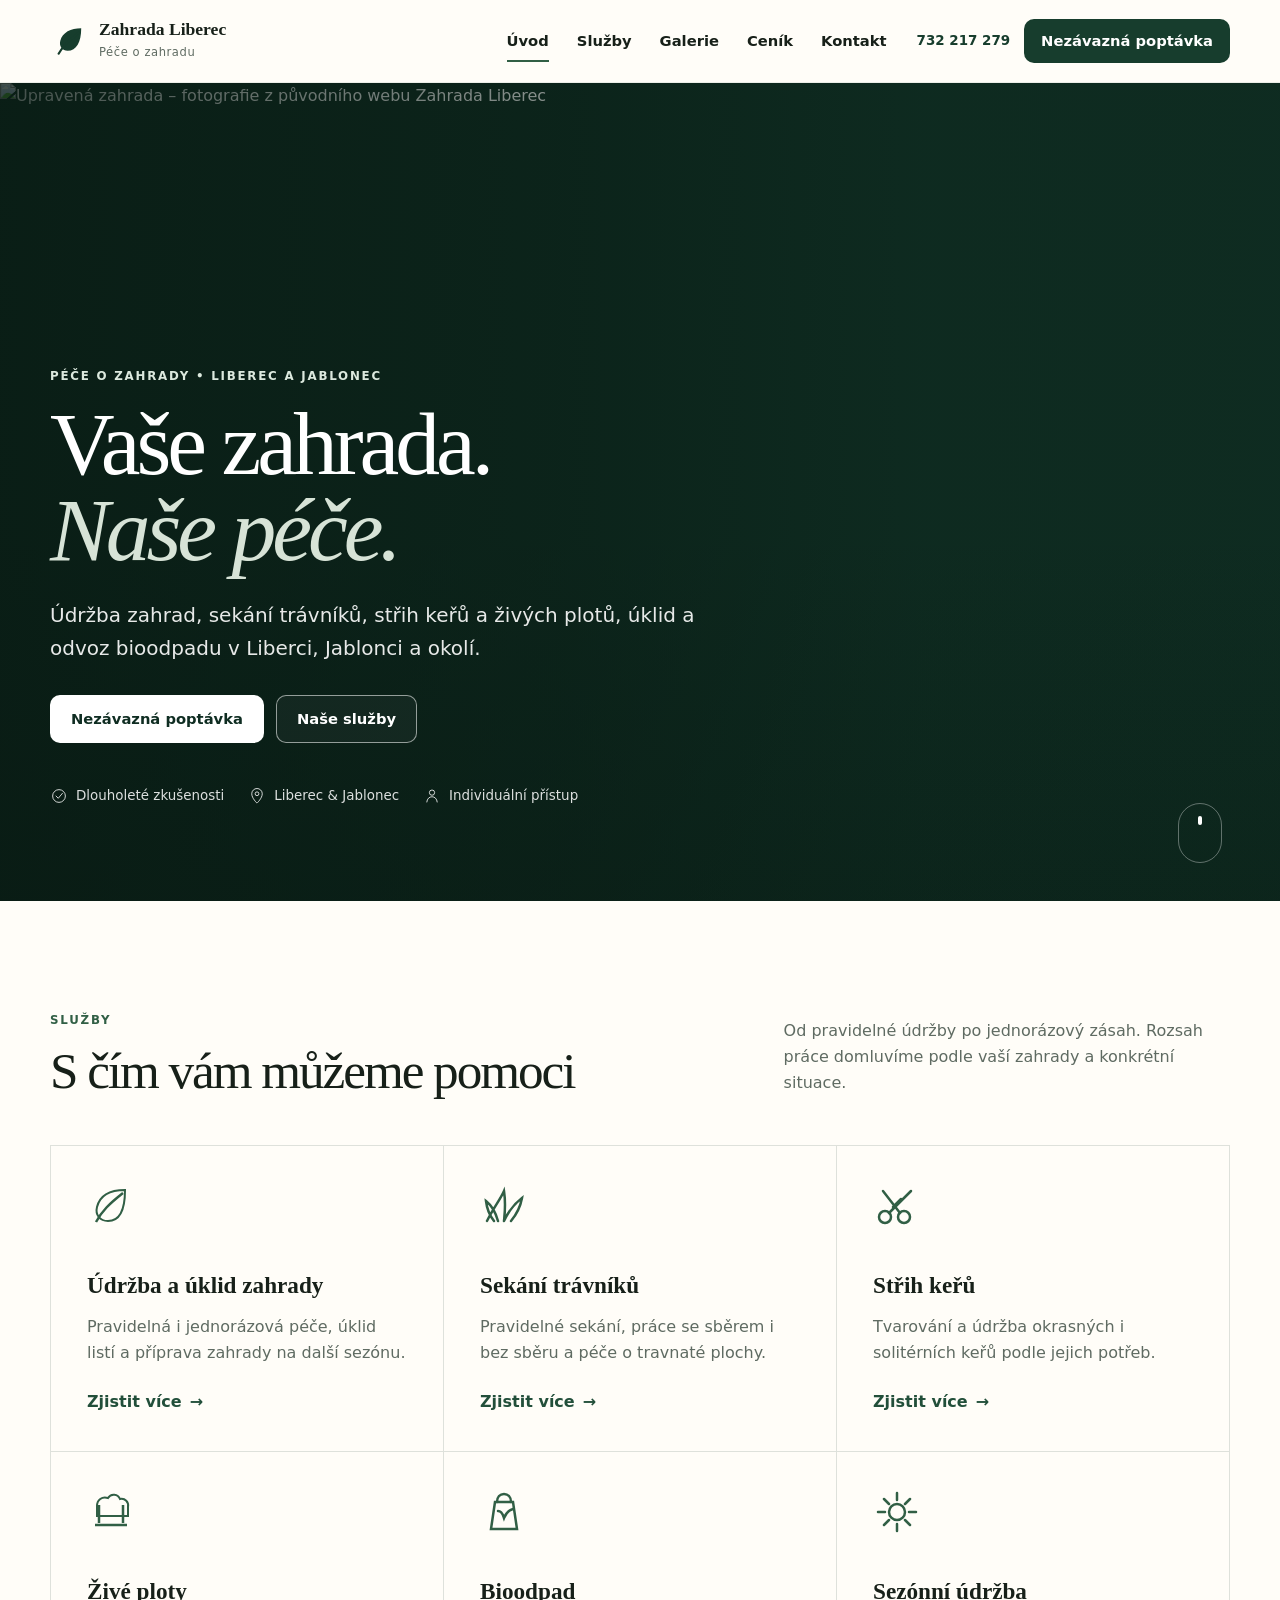
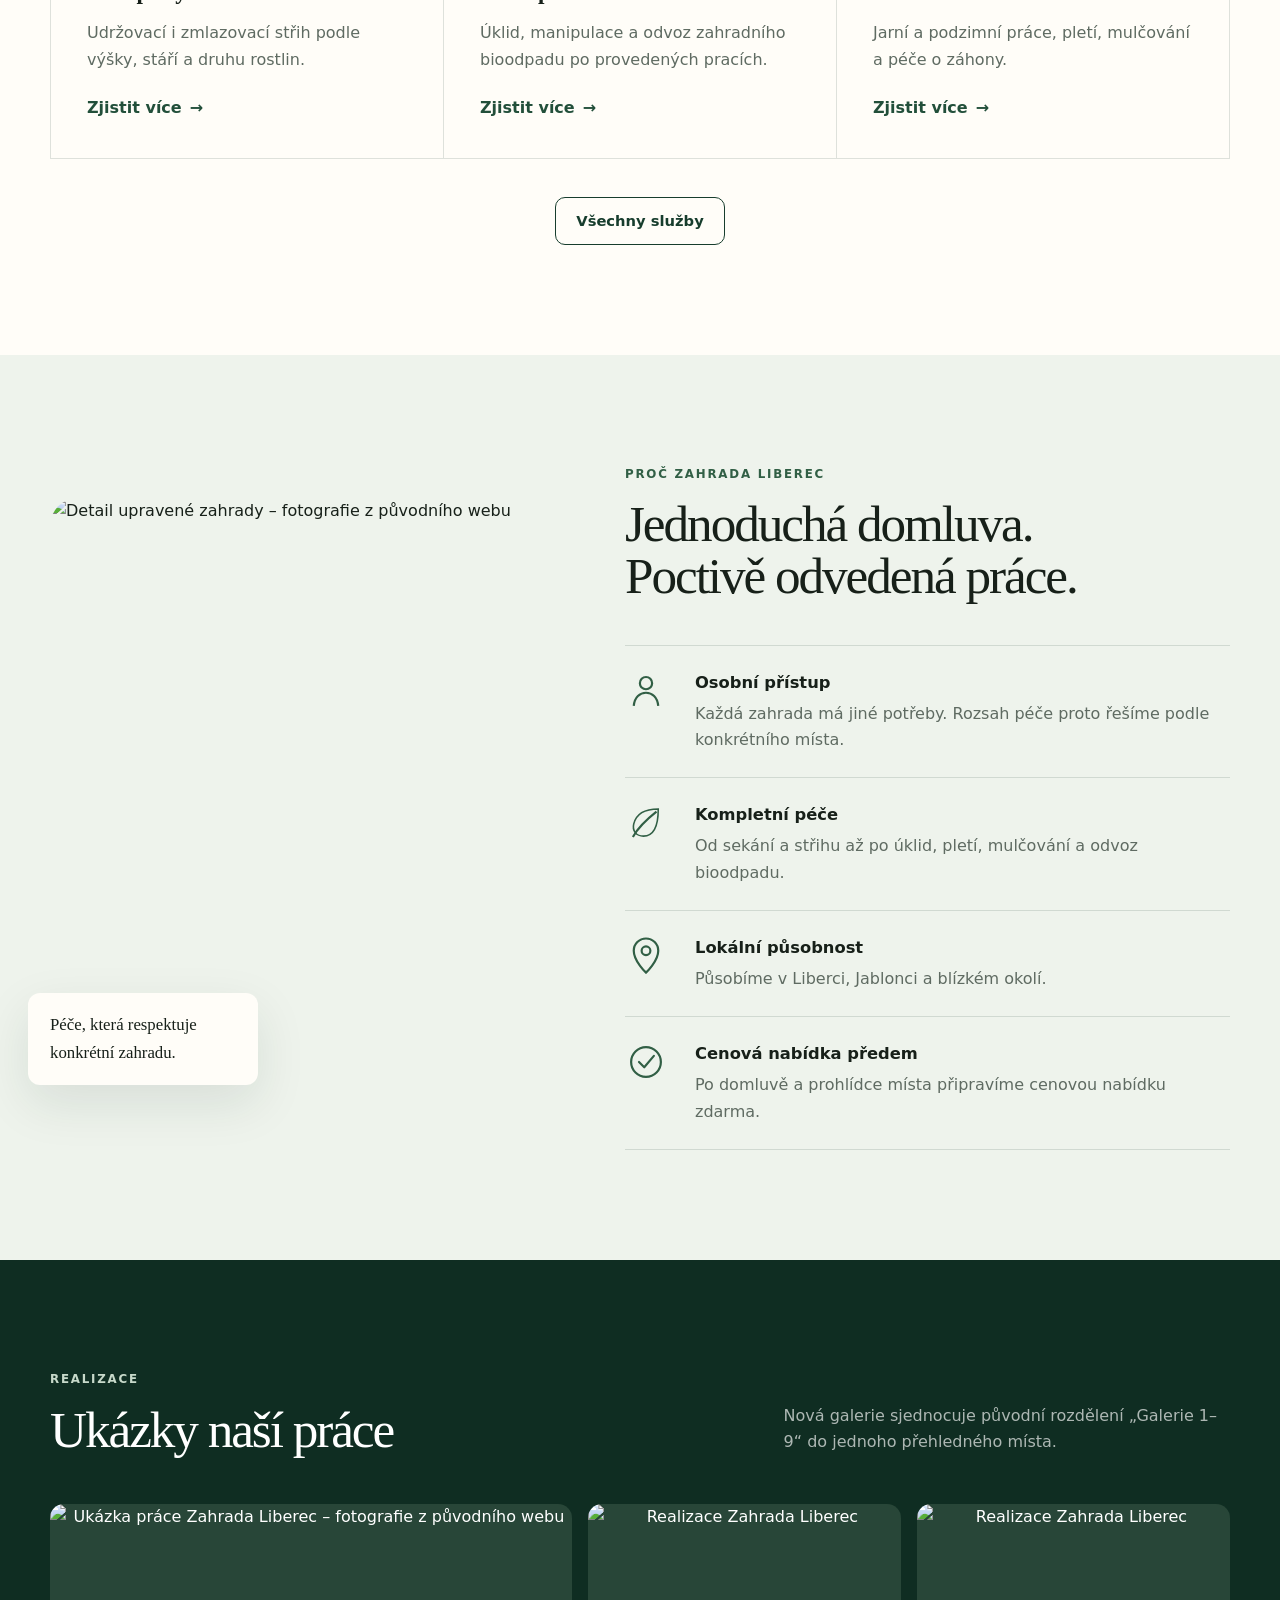
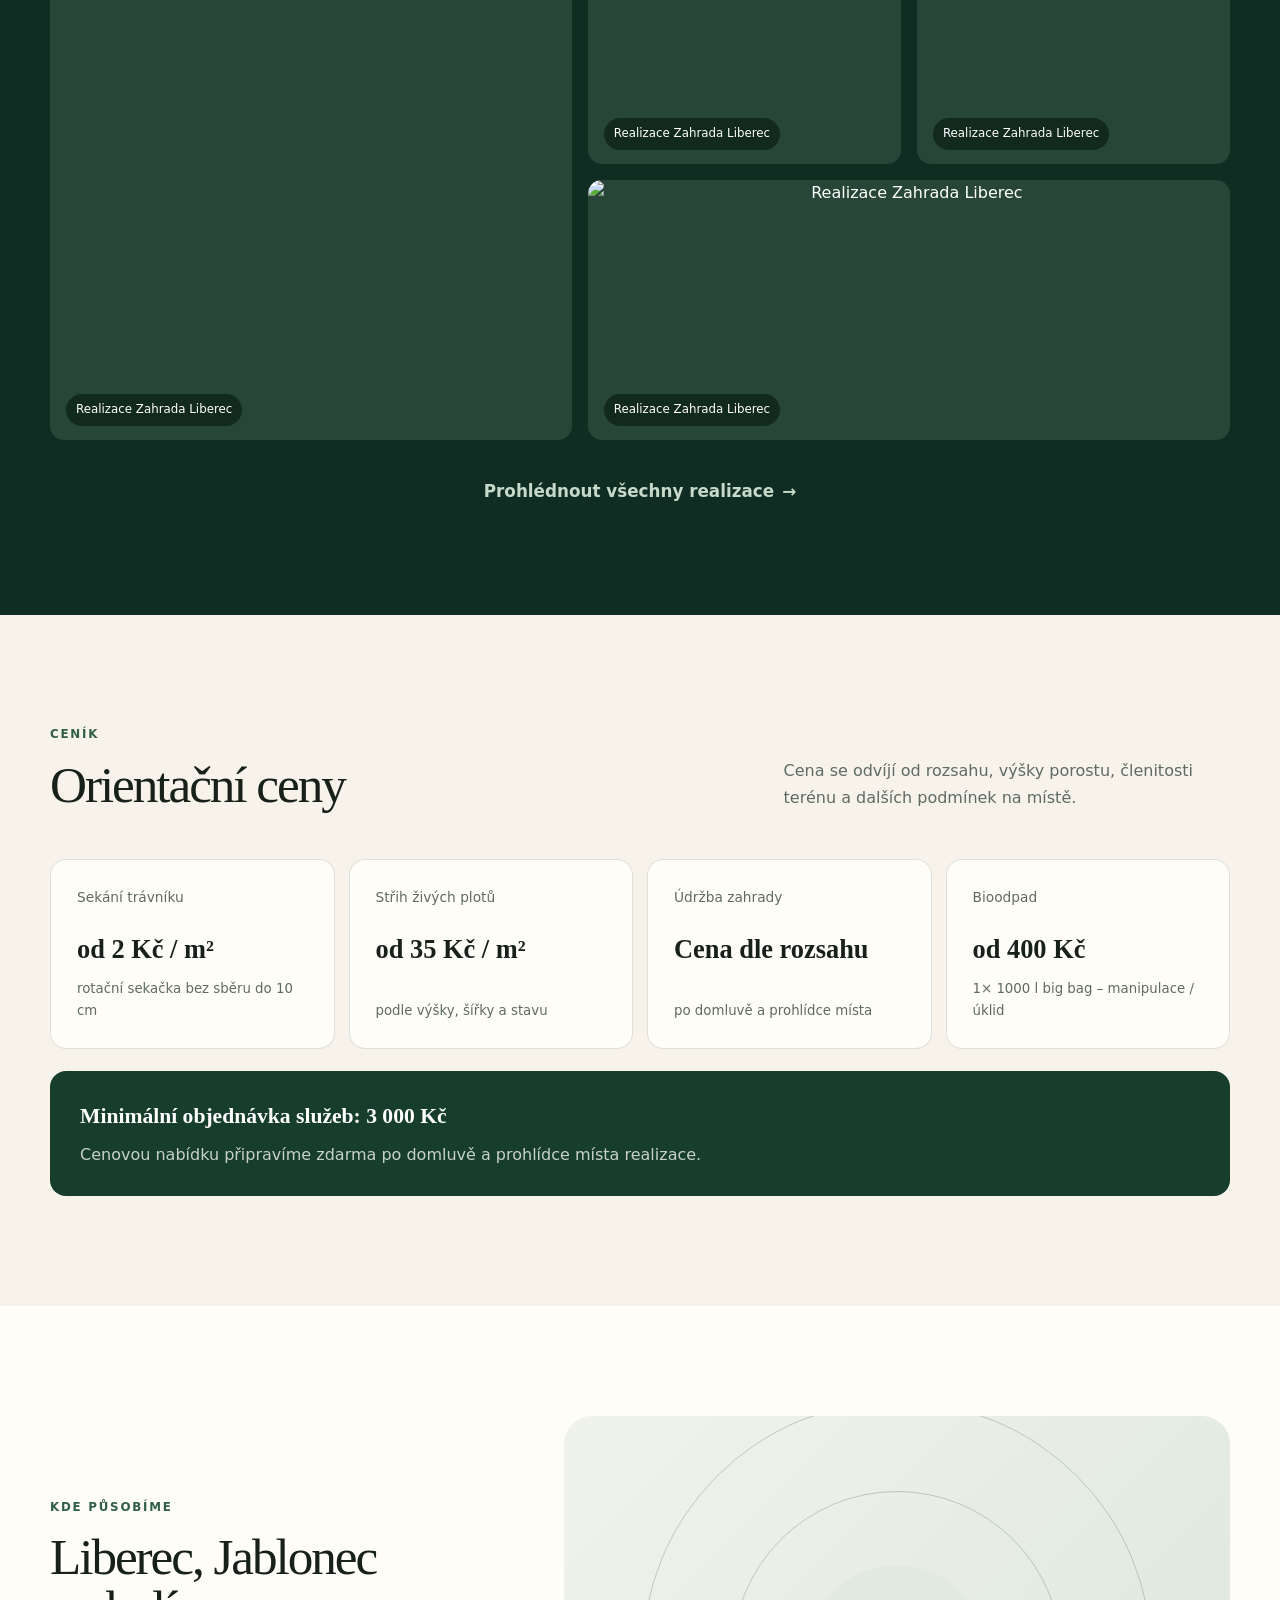
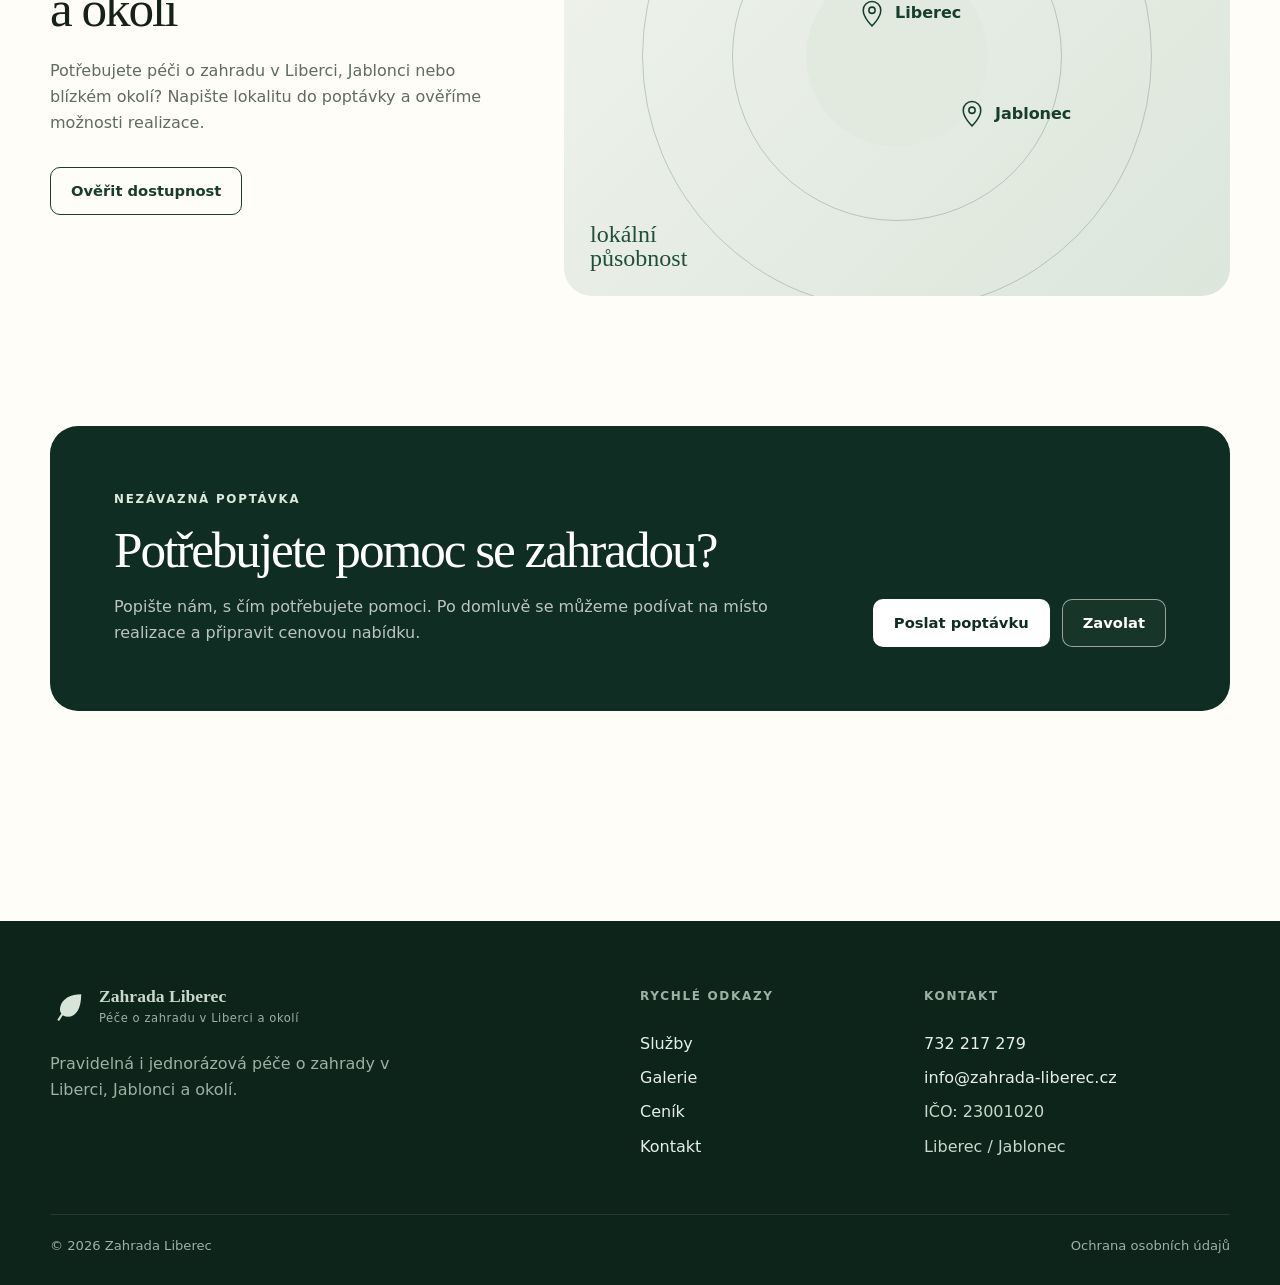
==== index.html @ c4e2ce95 "Add files via upload" ====
<!doctype html>
<html lang="cs" data-page="home">
<head>
  <meta charset="utf-8">
  <meta name="viewport" content="width=device-width,initial-scale=1">
  <title>Péče o zahradu Liberec | Zahrada Liberec</title>
  <meta name="description" content="Profesionální údržba zahrad, sekání trávníků, střih keřů a živých plotů, úklid a odvoz bioodpadu v Liberci, Jablonci a okolí.">
  <link rel="canonical" href="https://www.zahrada-liberec.cz/">
  <meta property="og:type" content="website">
  <meta property="og:locale" content="cs_CZ">
  <meta property="og:title" content="Péče o zahradu Liberec | Zahrada Liberec">
  <meta property="og:description" content="Profesionální údržba zahrad, sekání trávníků, střih keřů a živých plotů, úklid a odvoz bioodpadu v Liberci, Jablonci a okolí.">
  <meta property="og:url" content="https://www.zahrada-liberec.cz/">
  <meta property="og:image" content="https://www.zahrada-liberec.cz/foto/max/1024/800/069b92a01ebc02.jpg">
  <meta name="theme-color" content="#173d2d">
  <link rel="icon" href="images/favicon.svg" type="image/svg+xml">
  <link rel="stylesheet" href="css/style.css">
  <script defer src="js/main.js"></script>
</head><body>
<a class="skip-link" href="#main">Přeskočit na obsah</a>
<header class="site-header" data-header>
  <div class="container header-inner">
    <a class="brand" href="index.html" aria-label="Zahrada Liberec – úvod">
      <span class="brand-mark"><svg viewBox="0 0 42 42" aria-hidden="true"><path d="M34.5 7C23 7 13.7 11.6 11.4 20.8c-1.7 6.1 2.3 11.1 8.1 11.1C29.2 31.9 34.5 22.4 34.5 7Z"/><path d="M9.5 35c4.7-8.4 10.1-13.6 22.2-23" fill="none" stroke="currentColor" stroke-width="2.4" stroke-linecap="round"/></svg></span>
      <span><strong>Zahrada Liberec</strong><small>Péče o zahradu</small></span>
    </a>
    <nav class="desktop-nav" aria-label="Hlavní navigace"><a href="index.html" data-nav="home" aria-current="page">Úvod</a><a href="sluzby.html" data-nav="services">Služby</a><a href="galerie.html" data-nav="gallery">Galerie</a><a href="cenik.html" data-nav="pricing">Ceník</a><a href="kontakt.html" data-nav="contact">Kontakt</a></nav>
    <div class="header-actions">
      <a class="phone-link" href="tel:+420732217279" aria-label="Zavolat 732 217 279">732 217 279</a>
      <a class="btn btn-primary btn-sm" href="kontakt.html#poptavka">Nezávazná poptávka</a>
      <button class="menu-toggle" type="button" aria-label="Otevřít menu" aria-expanded="false" aria-controls="mobile-menu" data-menu-toggle><span></span><span></span><span></span></button>
    </div>
  </div>
  <div class="mobile-menu" id="mobile-menu" data-mobile-menu hidden>
    <nav class="container mobile-nav" aria-label="Mobilní navigace"><a href="index.html" data-nav="home" aria-current="page">Úvod</a><a href="sluzby.html" data-nav="services">Služby</a><a href="galerie.html" data-nav="gallery">Galerie</a><a href="cenik.html" data-nav="pricing">Ceník</a><a href="kontakt.html" data-nav="contact">Kontakt</a><a class="btn btn-primary" href="kontakt.html#poptavka">Nezávazná poptávka</a><a class="mobile-call" href="tel:+420732217279">Zavolat 732 217 279</a></nav>
  </div>
</header>
<main id="main">
<section class="hero home-hero">
  <div class="hero-media"><img src="https://www.zahrada-liberec.cz/foto/max/1024/800/069b92abdd85e7(+90).jpg" alt="Upravená zahrada – fotografie z původního webu Zahrada Liberec" fetchpriority="high" decoding="async"><div class="hero-shade"></div></div>
  <div class="container hero-inner">
    <div class="hero-copy reveal is-visible"><p class="eyebrow light">Péče o zahrady <span>•</span> Liberec a Jablonec</p><h1>Vaše zahrada.<br><em>Naše péče.</em></h1><p class="hero-lead">Údržba zahrad, sekání trávníků, střih keřů a živých plotů, úklid a odvoz bioodpadu v Liberci, Jablonci a okolí.</p><div class="hero-buttons"><a class="btn btn-primary btn-light" href="kontakt.html#poptavka">Nezávazná poptávka</a><a class="btn btn-ghost-light" href="sluzby.html">Naše služby</a></div><div class="trust-row"><span><svg viewBox="0 0 48 48" aria-hidden="true"><circle cx="24" cy="24" r="17" fill="none" stroke="currentColor" stroke-width="2.5"/><path d="m16 24 6 6 11-13" fill="none" stroke="currentColor" stroke-width="2.5" stroke-linecap="round" stroke-linejoin="round"/></svg> Dlouholeté zkušenosti</span><span><svg viewBox="0 0 48 48" aria-hidden="true"><path d="M24 43s14-13 14-25a14 14 0 1 0-28 0c0 12 14 25 14 25Z" fill="none" stroke="currentColor" stroke-width="2.5"/><circle cx="24" cy="18" r="5" fill="none" stroke="currentColor" stroke-width="2.5"/></svg> Liberec &amp; Jablonec</span><span><svg viewBox="0 0 48 48" aria-hidden="true"><circle cx="24" cy="15" r="7" fill="none" stroke="currentColor" stroke-width="2.5"/><path d="M10 41c1-10 7-15 14-15s13 5 14 15" fill="none" stroke="currentColor" stroke-width="2.5"/></svg> Individuální přístup</span></div></div>
  </div>
  <a class="hero-scroll" href="#sluzby" aria-label="Posunout na služby"><span></span></a>
</section>

<section class="section section-intro" id="sluzby"><div class="container"><div class="section-heading split reveal"><div><p class="eyebrow">Služby</p><h2>S čím vám můžeme pomoci</h2></div><p>Od pravidelné údržby po jednorázový zásah. Rozsah práce domluvíme podle vaší zahrady a konkrétní situace.</p></div><div class="services-grid"><article class="service-card reveal"><div class="icon-box"><svg viewBox="0 0 48 48" aria-hidden="true"><path d="M38 8C24 8 13 13 10 25c-2 8 3 14 11 14 12 0 17-12 17-31Z"/><path d="M9 40c6-11 13-18 27-29" fill="none" stroke="currentColor" stroke-width="2.5"/></svg></div><h3>Údržba a úklid zahrady</h3><p>Pravidelná i jednorázová péče, úklid listí a příprava zahrady na další sezónu.</p><a class="text-link" href="sluzby.html">Zjistit více <span aria-hidden="true">→</span></a></article><article class="service-card reveal"><div class="icon-box"><svg viewBox="0 0 48 48" aria-hidden="true"><path d="M7 39c7-14 13-21 17-30 2 13 1 20 0 30M24 39c5-11 10-17 18-23-2 11-6 17-11 23M18 39C15 28 11 23 6 19c1 9 4 15 8 20" fill="none" stroke="currentColor" stroke-width="2.5" stroke-linecap="round"/></svg></div><h3>Sekání trávníků</h3><p>Pravidelné sekání, práce se sběrem i bez sběru a péče o travnaté plochy.</p><a class="text-link" href="sluzby.html">Zjistit více <span aria-hidden="true">→</span></a></article><article class="service-card reveal"><div class="icon-box"><svg viewBox="0 0 48 48" aria-hidden="true"><circle cx="12" cy="35" r="6" fill="none" stroke="currentColor" stroke-width="2.5"/><circle cx="31" cy="35" r="6" fill="none" stroke="currentColor" stroke-width="2.5"/><path d="M16 31 38 9M27 31 10 9M20 25l8-8" fill="none" stroke="currentColor" stroke-width="2.5" stroke-linecap="round"/></svg></div><h3>Střih keřů</h3><p>Tvarování a údržba okrasných i solitérních keřů podle jejich potřeb.</p><a class="text-link" href="sluzby.html">Zjistit více <span aria-hidden="true">→</span></a></article><article class="service-card reveal"><div class="icon-box"><svg viewBox="0 0 48 48" aria-hidden="true"><path d="M8 37h32M12 35V17M36 35V17" fill="none" stroke="currentColor" stroke-width="2.5"/><path d="M10 18c0-6 5-10 11-8 3-5 10-4 12 1 5-1 9 3 8 8v9H10Z"/></svg></div><h3>Živé ploty</h3><p>Udržovací i zmlazovací střih podle výšky, stáří a druhu rostlin.</p><a class="text-link" href="sluzby.html">Zjistit více <span aria-hidden="true">→</span></a></article><article class="service-card reveal"><div class="icon-box"><svg viewBox="0 0 48 48" aria-hidden="true"><path d="M15 14h18l4 27H11l4-27Z" fill="none" stroke="currentColor" stroke-width="2.5"/><path d="M17 14c0-5 3-8 7-8s7 3 7 8M18 23c4 0 5 4 6 7 2-5 5-8 9-9" fill="none" stroke="currentColor" stroke-width="2.5" stroke-linecap="round"/></svg></div><h3>Bioodpad</h3><p>Úklid, manipulace a odvoz zahradního bioodpadu po provedených pracích.</p><a class="text-link" href="sluzby.html">Zjistit více <span aria-hidden="true">→</span></a></article><article class="service-card reveal"><div class="icon-box"><svg viewBox="0 0 48 48" aria-hidden="true"><circle cx="24" cy="24" r="8" fill="none" stroke="currentColor" stroke-width="2.5"/><path d="M24 5v7M24 36v7M5 24h7M36 24h7M11 11l5 5M32 32l5 5M37 11l-5 5M16 32l-5 5" fill="none" stroke="currentColor" stroke-width="2.5" stroke-linecap="round"/></svg></div><h3>Sezónní údržba</h3><p>Jarní a podzimní práce, pletí, mulčování a péče o záhony.</p><a class="text-link" href="sluzby.html">Zjistit více <span aria-hidden="true">→</span></a></article></div><div class="center-action reveal"><a class="btn btn-secondary" href="sluzby.html">Všechny služby</a></div></div></section>

<section class="section why-section"><div class="container why-grid"><div class="why-photo reveal"><img src="https://www.zahrada-liberec.cz/foto/max/1024/800/069b929a63153b(+90).jpg" alt="Detail upravené zahrady – fotografie z původního webu" loading="lazy" decoding="async"><div class="photo-note">Péče, která respektuje konkrétní zahradu.</div></div><div class="why-copy"><p class="eyebrow reveal">Proč Zahrada Liberec</p><h2 class="reveal">Jednoduchá domluva.<br>Poctivě odvedená práce.</h2><div class="benefit-list"><div class="benefit reveal"><span><svg viewBox="0 0 48 48" aria-hidden="true"><circle cx="24" cy="15" r="7" fill="none" stroke="currentColor" stroke-width="2.5"/><path d="M10 41c1-10 7-15 14-15s13 5 14 15" fill="none" stroke="currentColor" stroke-width="2.5"/></svg></span><div><h3>Osobní přístup</h3><p>Každá zahrada má jiné potřeby. Rozsah péče proto řešíme podle konkrétního místa.</p></div></div><div class="benefit reveal"><span><svg viewBox="0 0 48 48" aria-hidden="true"><path d="M38 8C24 8 13 13 10 25c-2 8 3 14 11 14 12 0 17-12 17-31Z"/><path d="M9 40c6-11 13-18 27-29" fill="none" stroke="currentColor" stroke-width="2.5"/></svg></span><div><h3>Kompletní péče</h3><p>Od sekání a střihu až po úklid, pletí, mulčování a odvoz bioodpadu.</p></div></div><div class="benefit reveal"><span><svg viewBox="0 0 48 48" aria-hidden="true"><path d="M24 43s14-13 14-25a14 14 0 1 0-28 0c0 12 14 25 14 25Z" fill="none" stroke="currentColor" stroke-width="2.5"/><circle cx="24" cy="18" r="5" fill="none" stroke="currentColor" stroke-width="2.5"/></svg></span><div><h3>Lokální působnost</h3><p>Působíme v Liberci, Jablonci a blízkém okolí.</p></div></div><div class="benefit reveal"><span><svg viewBox="0 0 48 48" aria-hidden="true"><circle cx="24" cy="24" r="17" fill="none" stroke="currentColor" stroke-width="2.5"/><path d="m16 24 6 6 11-13" fill="none" stroke="currentColor" stroke-width="2.5" stroke-linecap="round" stroke-linejoin="round"/></svg></span><div><h3>Cenová nabídka předem</h3><p>Po domluvě a prohlídce místa připravíme cenovou nabídku zdarma.</p></div></div></div></div></div></section>

<section class="section gallery-preview"><div class="container"><div class="section-heading split reveal"><div><p class="eyebrow">Realizace</p><h2>Ukázky naší práce</h2></div><p>Nová galerie sjednocuje původní rozdělení „Galerie 1–9“ do jednoho přehledného místa.</p></div><div class="masonry-preview">
<button class="gallery-tile tile-large reveal" data-lightbox data-src="https://www.zahrada-liberec.cz/foto/max/1024/800/069b929a63153b(+90).jpg" data-alt="Fotografie zahrady z původního webu"><img src="https://www.zahrada-liberec.cz/foto/max/1024/800/069b929a63153b(+90).jpg" alt="Ukázka práce Zahrada Liberec – fotografie z původního webu" loading="lazy"><span>Realizace Zahrada Liberec</span></button>
<button class="gallery-tile reveal" data-lightbox data-src="https://www.zahrada-liberec.cz/foto/max/1024/800/069b931ed2e9da(+90).jpg" data-alt="Realizace Zahrada Liberec"><img src="https://www.zahrada-liberec.cz/foto/max/1024/800/069b931ed2e9da(+90).jpg" alt="Realizace Zahrada Liberec" loading="lazy"><span>Realizace Zahrada Liberec</span></button>
<button class="gallery-tile reveal" data-lightbox data-src="https://www.zahrada-liberec.cz/foto/max/1024/800/069b94d360ac60(+90).jpg" data-alt="Realizace Zahrada Liberec"><img src="https://www.zahrada-liberec.cz/foto/max/1024/800/069b94d360ac60(+90).jpg" alt="Realizace Zahrada Liberec" loading="lazy"><span>Realizace Zahrada Liberec</span></button>
<button class="gallery-tile tile-wide reveal" data-lightbox data-src="https://www.zahrada-liberec.cz/foto/max/1024/800/069b955b48bd10(+90).jpg" data-alt="Realizace Zahrada Liberec"><img src="https://www.zahrada-liberec.cz/foto/max/1024/800/069b955b48bd10(+90).jpg" alt="Realizace Zahrada Liberec" loading="lazy"><span>Realizace Zahrada Liberec</span></button>
</div><div class="center-action reveal"><a class="text-link text-link-large" href="galerie.html">Prohlédnout všechny realizace <span>→</span></a></div></div></section>

<section class="section pricing-preview"><div class="container"><div class="section-heading split reveal"><div><p class="eyebrow">Ceník</p><h2>Orientační ceny</h2></div><p>Cena se odvíjí od rozsahu, výšky porostu, členitosti terénu a dalších podmínek na místě.</p></div><div class="price-cards"><article class="price-card reveal"><span>Sekání trávníku</span><strong>od 2 Kč / m²</strong><small>rotační sekačka bez sběru do 10 cm</small></article><article class="price-card reveal"><span>Střih živých plotů</span><strong>od 35 Kč / m²</strong><small>podle výšky, šířky a stavu</small></article><article class="price-card reveal"><span>Údržba zahrady</span><strong>Cena dle rozsahu</strong><small>po domluvě a prohlídce místa</small></article><article class="price-card reveal"><span>Bioodpad</span><strong>od 400 Kč</strong><small>1× 1000 l big bag – manipulace / úklid</small></article></div><div class="pricing-note reveal"><div><strong>Minimální objednávka služeb: 3 000 Kč</strong><p>Cenovou nabídku připravíme zdarma po domluvě a prohlídce místa realizace.</p></div><a class="btn btn-secondary" href="cenik.html">Zobrazit celý ceník</a></div></div></section>

<section class="section service-area"><div class="container area-grid"><div class="area-copy reveal"><p class="eyebrow">Kde působíme</p><h2>Liberec, Jablonec<br>a okolí</h2><p>Potřebujete péči o zahradu v Liberci, Jablonci nebo blízkém okolí? Napište lokalitu do poptávky a ověříme možnosti realizace.</p><a class="btn btn-secondary" href="kontakt.html#poptavka">Ověřit dostupnost</a></div><div class="area-visual reveal" aria-hidden="true"><div class="map-ring ring-one"></div><div class="map-ring ring-two"></div><div class="map-pin pin-liberec"><svg viewBox="0 0 48 48" aria-hidden="true"><path d="M24 43s14-13 14-25a14 14 0 1 0-28 0c0 12 14 25 14 25Z" fill="none" stroke="currentColor" stroke-width="2.5"/><circle cx="24" cy="18" r="5" fill="none" stroke="currentColor" stroke-width="2.5"/></svg><span>Liberec</span></div><div class="map-pin pin-jablonec"><svg viewBox="0 0 48 48" aria-hidden="true"><path d="M24 43s14-13 14-25a14 14 0 1 0-28 0c0 12 14 25 14 25Z" fill="none" stroke="currentColor" stroke-width="2.5"/><circle cx="24" cy="18" r="5" fill="none" stroke="currentColor" stroke-width="2.5"/></svg><span>Jablonec</span></div><div class="map-label">lokální<br>působnost</div></div></div></section>

<section class="section cta-section"><div class="container"><div class="cta-panel reveal"><div><p class="eyebrow light">Nezávazná poptávka</p><h2>Potřebujete pomoc se zahradou?</h2><p>Popište nám, s čím potřebujete pomoci. Po domluvě se můžeme podívat na místo realizace a připravit cenovou nabídku.</p></div><div class="cta-buttons"><a class="btn btn-primary btn-light" href="kontakt.html#poptavka">Poslat poptávku</a><a class="btn btn-ghost-light" href="tel:+420732217279">Zavolat</a></div></div></div></section>
</main>
<div class="lightbox" data-lightbox-modal hidden aria-modal="true" role="dialog" aria-label="Náhled fotografie"><button class="lightbox-close" type="button" aria-label="Zavřít">×</button><button class="lightbox-prev" type="button" aria-label="Předchozí fotografie">‹</button><figure><img data-lightbox-image alt=""><figcaption data-lightbox-caption></figcaption></figure><button class="lightbox-next" type="button" aria-label="Další fotografie">›</button></div>
<footer class="site-footer">
  <div class="container footer-grid">
    <div><a class="brand brand-footer" href="index.html"><span class="brand-mark"><svg viewBox="0 0 42 42" aria-hidden="true"><path d="M34.5 7C23 7 13.7 11.6 11.4 20.8c-1.7 6.1 2.3 11.1 8.1 11.1C29.2 31.9 34.5 22.4 34.5 7Z"/><path d="M9.5 35c4.7-8.4 10.1-13.6 22.2-23" fill="none" stroke="currentColor" stroke-width="2.4" stroke-linecap="round"/></svg></span><span><strong>Zahrada Liberec</strong><small>Péče o zahradu v Liberci a okolí</small></span></a><p class="footer-note">Pravidelná i jednorázová péče o zahrady v Liberci, Jablonci a okolí.</p></div>
    <div><h2>Rychlé odkazy</h2><a href="sluzby.html">Služby</a><a href="galerie.html">Galerie</a><a href="cenik.html">Ceník</a><a href="kontakt.html">Kontakt</a></div>
    <div><h2>Kontakt</h2><a href="tel:+420732217279">732 217 279</a><a href="mailto:info@zahrada-liberec.cz">info@zahrada-liberec.cz</a><span>IČO: 23001020</span><span>Liberec / Jablonec</span></div>
  </div>
  <div class="container footer-bottom"><span>© <span data-year></span> Zahrada Liberec</span><a href="ochrana-osobnich-udaju.html">Ochrana osobních údajů</a></div>
</footer>
<div class="mobile-actionbar" aria-label="Rychlé akce"><a href="tel:+420732217279">Zavolat</a><a href="kontakt.html#poptavka">Poptávka</a></div>
</body></html>
---- css/style.css ----
:root{
  --green-950:#0f2d22;--green-900:#173d2d;--green-800:#224f3a;--green-700:#315f45;
  --sage-100:#eef3ec;--sage-200:#dfe9df;--cream:#f7f3eb;--paper:#fffdf8;--ink:#172019;--muted:#5f6b62;
  --line:rgba(23,61,45,.14);--earth:#9b7457;--white:#fff;--shadow:0 18px 50px rgba(21,47,35,.10);
  --radius:18px;--radius-lg:28px;--max:1180px;--serif:Georgia,'Times New Roman',serif;--sans:Inter,ui-sans-serif,system-ui,-apple-system,'Segoe UI',sans-serif;
}
*{box-sizing:border-box}html{scroll-behavior:smooth}body{margin:0;background:var(--paper);color:var(--ink);font-family:var(--sans);font-size:16px;line-height:1.65;-webkit-font-smoothing:antialiased;padding-bottom:0}img{max-width:100%;display:block}a{color:inherit;text-decoration:none}button,input,select,textarea{font:inherit}button{color:inherit}.container{width:min(var(--max),calc(100% - 48px));margin-inline:auto}.narrow{max-width:830px}.skip-link{position:fixed;left:14px;top:14px;z-index:2000;transform:translateY(-160%);background:#fff;padding:12px 16px;border-radius:10px}.skip-link:focus{transform:none}.eyebrow{margin:0 0 14px;text-transform:uppercase;letter-spacing:.15em;font-size:.74rem;font-weight:800;color:var(--green-700)}.eyebrow.light{color:#dce9de}.site-header{position:sticky;top:0;z-index:1000;background:rgba(255,253,248,.9);backdrop-filter:blur(18px);border-bottom:1px solid rgba(23,61,45,.08);transition:box-shadow .2s}.site-header.scrolled{box-shadow:0 8px 32px rgba(18,43,31,.08)}.header-inner{height:82px;display:flex;align-items:center;gap:30px}.brand{display:inline-flex;align-items:center;gap:11px;min-width:max-content}.brand-mark{width:38px;height:38px;color:var(--green-900);display:grid;place-items:center}.brand-mark svg{width:100%;height:100%;fill:currentColor}.brand strong{display:block;font-family:var(--serif);font-size:1.1rem;line-height:1.05}.brand small{display:block;margin-top:4px;color:var(--muted);font-size:.72rem;letter-spacing:.05em}.desktop-nav{margin-left:auto;display:flex;align-items:center;gap:28px}.desktop-nav a{font-size:.92rem;font-weight:650;position:relative;padding:28px 0}.desktop-nav a::after{content:"";position:absolute;left:0;right:100%;bottom:19px;height:2px;background:var(--green-700);transition:right .2s}.desktop-nav a:hover::after,.desktop-nav a[aria-current="page"]::after{right:0}.header-actions{display:flex;align-items:center;gap:14px}.phone-link{font-size:.84rem;font-weight:750;color:var(--green-900)}.btn{display:inline-flex;align-items:center;justify-content:center;min-height:48px;padding:0 20px;border:1px solid transparent;border-radius:10px;font-weight:750;font-size:.92rem;transition:transform .18s,background .18s,color .18s,border .18s;cursor:pointer}.btn:hover{transform:translateY(-2px)}.btn-primary{background:var(--green-900);color:#fff}.btn-primary:hover{background:var(--green-800)}.btn-secondary{border-color:var(--green-900);color:var(--green-900);background:transparent}.btn-secondary:hover{background:var(--green-900);color:#fff}.btn-light{background:#fff;color:var(--green-950)}.btn-light:hover{background:var(--cream)}.btn-ghost-light{border-color:rgba(255,255,255,.55);color:#fff;background:rgba(255,255,255,.04)}.btn-ghost-light:hover{background:rgba(255,255,255,.12)}.btn-sm{min-height:44px;padding:0 16px}.menu-toggle{display:none;width:44px;height:44px;border:0;background:transparent;padding:9px;cursor:pointer}.menu-toggle span{display:block;height:2px;background:var(--green-900);margin:6px 0;transition:.2s}.mobile-menu{background:var(--paper);border-top:1px solid var(--line)}.mobile-nav{padding:18px 0 24px;display:grid;gap:4px}.mobile-nav>a:not(.btn){padding:12px 2px;font-weight:700}.mobile-nav .btn{margin-top:10px}.mobile-call{text-align:center;color:var(--green-700)}
.home-hero{position:relative;min-height:calc(100vh - 82px);height:min(830px,calc(100vh - 82px));display:flex;align-items:flex-end;color:#fff;overflow:hidden;background:var(--green-950)}.hero-media{position:absolute;inset:0}.hero-media img{width:100%;height:100%;object-fit:cover}.hero-shade{position:absolute;inset:0;background:linear-gradient(90deg,rgba(8,25,18,.76) 0%,rgba(8,25,18,.48) 44%,rgba(8,25,18,.13) 72%,rgba(8,25,18,.07) 100%),linear-gradient(0deg,rgba(8,25,18,.34),transparent 45%)}.hero-inner{position:relative;z-index:1;padding-bottom:94px}.hero-copy{max-width:760px}.hero h1,.subhero h1{font-family:var(--serif);font-weight:500;letter-spacing:-.045em;line-height:.96;margin:0}.hero h1{font-size:clamp(3.5rem,7vw,7.4rem)}.hero h1 em,.subhero h1 em{font-weight:400;color:#d7e3d7}.hero-lead{font-size:clamp(1.05rem,1.7vw,1.25rem);max-width:680px;color:rgba(255,255,255,.9);margin:26px 0 30px}.hero-buttons{display:flex;gap:12px;flex-wrap:wrap}.trust-row{display:flex;gap:24px;flex-wrap:wrap;margin-top:42px;color:rgba(255,255,255,.86);font-size:.84rem}.trust-row span{display:inline-flex;align-items:center;gap:8px}.trust-row svg{width:18px;height:18px;fill:none;stroke:currentColor}.hero-scroll{position:absolute;right:4.5vw;bottom:38px;width:44px;height:60px;border:1px solid rgba(255,255,255,.35);border-radius:24px;display:grid;place-items:start center;padding-top:12px}.hero-scroll span{width:4px;height:9px;border-radius:4px;background:#fff;animation:scrollDot 1.8s infinite}.section{padding:110px 0}.section-intro{background:var(--paper)}.section-heading{margin-bottom:48px}.section-heading.split{display:grid;grid-template-columns:1.2fr .8fr;gap:64px;align-items:end}.section-heading h2,.why-copy h2,.cta-panel h2,.area-copy h2,.form-heading h2,.price-disclaimer h2{font-family:var(--serif);font-size:clamp(2.2rem,4vw,4.2rem);font-weight:500;line-height:1.02;letter-spacing:-.04em;margin:0}.section-heading p:last-child{color:var(--muted);max-width:510px;margin:0}.services-grid{display:grid;grid-template-columns:repeat(3,1fr);border-top:1px solid var(--line);border-left:1px solid var(--line)}.service-card{padding:36px;border-right:1px solid var(--line);border-bottom:1px solid var(--line);min-height:280px;display:flex;flex-direction:column;transition:background .2s}.service-card:hover{background:var(--sage-100)}.service-card .icon-box{width:48px;height:48px;color:var(--green-700);margin-bottom:36px}.icon-box svg{width:100%;height:100%;fill:none;stroke:currentColor;stroke-width:2}.service-card h3{font-family:var(--serif);font-size:1.45rem;margin:0 0 10px}.service-card p{color:var(--muted);margin:0 0 22px}.text-link{display:inline-flex;gap:8px;align-items:center;margin-top:auto;font-weight:760;color:var(--green-800)}.text-link span{transition:transform .18s}.text-link:hover span{transform:translateX(4px)}.text-link-large{font-size:1.05rem}.center-action{text-align:center;margin-top:38px}.why-section{background:var(--sage-100)}.why-grid{display:grid;grid-template-columns:.9fr 1.1fr;gap:80px;align-items:center}.why-photo{position:relative}.why-photo img{aspect-ratio:4/5;object-fit:cover;border-radius:var(--radius-lg);width:100%}.photo-note{position:absolute;left:-22px;bottom:32px;background:var(--paper);box-shadow:var(--shadow);padding:18px 22px;border-radius:12px;max-width:230px;font-family:var(--serif);font-size:1.05rem}.benefit-list{margin-top:42px;border-top:1px solid var(--line)}.benefit{display:grid;grid-template-columns:48px 1fr;gap:22px;padding:24px 0;border-bottom:1px solid var(--line)}.benefit>span{width:42px;height:42px;color:var(--green-700)}.benefit svg{width:100%;height:100%;fill:none;stroke:currentColor;stroke-width:1.8}.benefit h3{margin:0 0 4px;font-size:1.02rem}.benefit p{margin:0;color:var(--muted)}.gallery-preview{background:var(--green-950);color:#fff}.gallery-preview .eyebrow,.gallery-preview .text-link{color:#c7d9ca}.gallery-preview .section-heading p:last-child{color:rgba(255,255,255,.66)}.masonry-preview{display:grid;grid-template-columns:1.25fr .75fr .75fr;grid-template-rows:260px 260px;gap:16px}.gallery-tile{position:relative;padding:0;border:0;background:#284638;overflow:hidden;cursor:pointer;border-radius:14px}.gallery-tile img{width:100%;height:100%;object-fit:cover;transition:transform .45s}.gallery-tile:hover img{transform:scale(1.035)}.gallery-tile span{position:absolute;left:16px;bottom:14px;background:rgba(10,28,20,.68);backdrop-filter:blur(8px);color:#fff;font-size:.74rem;padding:6px 10px;border-radius:999px}.tile-large{grid-row:1/3}.tile-wide{grid-column:2/4}.pricing-preview{background:var(--cream)}.price-cards{display:grid;grid-template-columns:repeat(4,1fr);gap:14px}.price-card{background:var(--paper);border:1px solid var(--line);border-radius:16px;padding:26px;min-height:190px;display:flex;flex-direction:column}.price-card span{color:var(--muted);font-size:.86rem}.price-card strong{font-family:var(--serif);font-size:1.65rem;line-height:1.1;margin:26px 0 12px}.price-card small{margin-top:auto;color:var(--muted)}.pricing-note{margin-top:22px;background:var(--green-900);color:#fff;border-radius:16px;padding:28px 30px;display:flex;justify-content:space-between;gap:30px;align-items:center}.pricing-note strong{font-family:var(--serif);font-size:1.35rem}.pricing-note p{margin:7px 0 0;color:rgba(255,255,255,.76)}.service-area{background:var(--paper)}.area-grid{display:grid;grid-template-columns:.8fr 1.2fr;gap:70px;align-items:center}.area-copy p:not(.eyebrow){color:var(--muted);margin:22px 0 30px;max-width:540px}.area-visual{position:relative;min-height:480px;background:radial-gradient(circle at 50% 50%,#e2eadf 0 22%,transparent 22.2%),linear-gradient(135deg,#f0f3ec,#dce6db);border-radius:var(--radius-lg);overflow:hidden}.map-ring{position:absolute;border:1px solid rgba(23,61,45,.22);border-radius:50%}.ring-one{width:330px;height:330px;left:calc(50% - 165px);top:75px}.ring-two{width:510px;height:510px;left:calc(50% - 255px);top:-15px}.map-pin{position:absolute;color:var(--green-900);display:flex;align-items:center;gap:8px;font-weight:800}.map-pin svg{width:30px;height:30px;fill:none;stroke:currentColor;stroke-width:1.7}.pin-liberec{left:44%;top:38%}.pin-jablonec{left:59%;top:59%}.map-label{position:absolute;left:26px;bottom:26px;font-family:var(--serif);font-size:1.5rem;line-height:1;color:var(--green-800)}.cta-section{padding-top:20px}.cta-panel{background:var(--green-950);color:#fff;border-radius:var(--radius-lg);padding:64px;display:flex;align-items:end;justify-content:space-between;gap:60px}.cta-panel>div:first-child{max-width:720px}.cta-panel h2{font-size:clamp(2.3rem,4vw,4.5rem)}.cta-panel p:not(.eyebrow){color:rgba(255,255,255,.72);margin:18px 0 0}.cta-buttons{display:flex;gap:12px;flex-wrap:wrap;min-width:max-content}.site-footer{background:#0d241b;color:#e8efe9;margin-top:100px;padding:66px 0 28px}.footer-grid{display:grid;grid-template-columns:1.7fr .7fr 1fr;gap:70px}.brand-footer .brand-mark{color:#d7e5d9}.brand-footer small{color:#9fb0a4}.footer-note{max-width:360px;color:#9fb0a4}.footer-grid h2{font-size:.75rem;text-transform:uppercase;letter-spacing:.14em;margin:0 0 16px;color:#9fb0a4}.footer-grid>div:not(:first-child){display:flex;flex-direction:column;align-items:flex-start;gap:8px}.footer-grid a:hover{color:#fff}.footer-grid span{color:#cad7cc}.footer-bottom{margin-top:54px;padding-top:20px;border-top:1px solid rgba(255,255,255,.1);display:flex;justify-content:space-between;color:#9fb0a4;font-size:.82rem}.mobile-actionbar{display:none}.subhero{padding:100px 0 90px;background:var(--sage-100);border-bottom:1px solid var(--line)}.subhero h1{font-size:clamp(3.2rem,6.5vw,6.6rem);color:var(--green-950)}.subhero h1 em{color:var(--green-700)}.subhero p:not(.eyebrow){font-size:1.12rem;color:var(--muted);max-width:700px;margin:24px 0 30px}.subhero-compact{padding:78px 0}.service-detail-list{display:grid;gap:98px}.service-detail{display:grid;grid-template-columns:1fr 1fr;gap:70px;align-items:center}.service-detail.reverse .service-detail-media{order:2}.service-detail-media{position:relative}.service-detail-media img{width:100%;aspect-ratio:4/3;object-fit:cover;border-radius:var(--radius)}.service-detail-media span{position:absolute;left:16px;bottom:16px;background:rgba(15,45,34,.82);color:#fff;padding:7px 10px;border-radius:999px;font-size:.68rem}.service-detail-copy h2{font-family:var(--serif);font-size:clamp(2rem,3.5vw,3.4rem);line-height:1.03;margin:0 0 17px}.service-detail-copy>p:not(.eyebrow){color:var(--muted)}.check-list{list-style:none;padding:0;margin:24px 0 26px;display:grid;gap:10px}.check-list li{position:relative;padding-left:25px}.check-list li::before{content:"";position:absolute;left:2px;top:.65em;width:8px;height:8px;border-radius:50%;background:var(--green-700)}.gallery-page{background:var(--paper)}.gallery-dev-note{border-left:3px solid var(--earth);background:#f6efe8;padding:18px 22px;margin-bottom:38px;max-width:900px}.gallery-dev-note p{margin:5px 0 0;color:var(--muted)}.gallery-grid{display:grid;grid-template-columns:repeat(3,1fr);grid-auto-rows:250px;gap:16px}.gallery-card{padding:0;border:0;border-radius:14px;overflow:hidden;position:relative;cursor:pointer;background:var(--sage-100)}.gallery-card.gallery-featured{grid-column:span 2;grid-row:span 2}.gallery-card img{width:100%;height:100%;object-fit:cover;transition:transform .35s}.gallery-card:hover img{transform:scale(1.025)}.gallery-card span{position:absolute;left:13px;bottom:12px;background:rgba(15,45,34,.78);color:#fff;border-radius:999px;padding:6px 10px;font-size:.68rem}.lightbox[hidden]{display:none}.lightbox{position:fixed;z-index:1600;inset:0;background:rgba(5,14,10,.94);display:grid;grid-template-columns:64px minmax(0,1fr) 64px;align-items:center;padding:72px 24px 28px}.lightbox figure{margin:0;display:grid;place-items:center;gap:12px;height:100%}.lightbox img{max-width:min(1200px,100%);max-height:78vh;object-fit:contain}.lightbox figcaption{color:#cad7cc;text-align:center}.lightbox button{border:0;background:rgba(255,255,255,.08);color:#fff;width:48px;height:48px;border-radius:50%;font-size:2rem;cursor:pointer}.lightbox-close{position:absolute;right:24px;top:20px}.lightbox-prev,.lightbox-next{justify-self:center}.price-page{background:var(--paper)}.price-summary{display:grid;grid-template-columns:auto 1fr auto;align-items:center;gap:34px;padding:30px;border-radius:16px;background:var(--green-900);color:#fff;margin-bottom:42px}.price-summary>div{display:flex;flex-direction:column}.price-summary span{font-size:.78rem;color:#bcd0c0}.price-summary strong{font-family:var(--serif);font-size:2rem}.price-summary p{margin:0;color:#d2ded4}.pricing-accordions{display:grid;gap:12px}.price-accordion{border:1px solid var(--line);border-radius:14px;background:#fff;overflow:hidden}.price-accordion-trigger{width:100%;border:0;background:#fff;padding:22px 24px;display:flex;justify-content:space-between;align-items:center;font-weight:800;cursor:pointer;text-align:left}.price-accordion-trigger:hover{background:var(--sage-100)}.acc-icon{font-size:1.6rem;font-weight:400;transition:transform .2s}.price-accordion-trigger[aria-expanded="true"] .acc-icon{transform:rotate(45deg)}.price-accordion-panel{display:none;border-top:1px solid var(--line)}.price-row{display:grid;grid-template-columns:1fr auto;gap:28px;padding:15px 24px;border-bottom:1px solid rgba(23,61,45,.08)}.price-row:last-child{border-bottom:0}.price-row span{color:#39463c}.price-row strong{text-align:right;color:var(--green-900)}.price-disclaimer{margin-top:56px;max-width:850px}.price-disclaimer h2{font-size:2.3rem}.price-disclaimer li{margin:8px 0;color:var(--muted)}.contact-section{background:var(--paper)}.contact-grid{display:grid;grid-template-columns:.78fr 1.22fr;gap:70px;align-items:start}.contact-card{background:var(--green-950);color:#fff;border-radius:var(--radius-lg);padding:42px;position:sticky;top:110px}.contact-card h2{font-family:var(--serif);font-size:2.6rem;margin:0 0 30px}.contact-lines{display:grid}.contact-lines>a,.contact-lines>div{display:flex;flex-direction:column;padding:16px 0;border-top:1px solid rgba(255,255,255,.13)}.contact-lines span{font-size:.75rem;color:#a8bbaa;text-transform:uppercase;letter-spacing:.08em}.contact-lines strong{font-size:1.05rem;margin-top:4px}.contact-small{margin-top:22px;color:#b9c8bc;font-size:.88rem}.form-wrap{padding:8px 0}.form-heading h2{font-size:3rem}.contact-form{margin-top:34px;display:grid;gap:18px}.form-row{display:grid;grid-template-columns:1fr 1fr;gap:16px}.contact-form label:not(.consent){display:grid;gap:8px;font-weight:700;font-size:.88rem}.contact-form input,.contact-form select,.contact-form textarea{width:100%;border:1px solid var(--line);background:#fff;border-radius:10px;padding:13px 14px;color:var(--ink);outline:none;transition:border .2s,box-shadow .2s}.contact-form input:focus,.contact-form select:focus,.contact-form textarea:focus{border-color:var(--green-700);box-shadow:0 0 0 3px rgba(49,95,69,.12)}.contact-form textarea{resize:vertical}.consent{display:flex;gap:10px;align-items:flex-start;color:var(--muted);font-size:.82rem}.consent input{width:18px;height:18px;margin-top:2px}.consent a{text-decoration:underline}.field-error{min-height:16px;font-size:.75rem;color:#a53b2d;font-weight:600}.has-error input,.has-error select,.has-error textarea{border-color:#a53b2d}.form-status{margin:0;font-size:.88rem}.form-status.demo{color:#7d5a38;background:#f8f0e6;padding:12px 14px;border-radius:10px}.legal h2{font-family:var(--serif);font-size:2rem;margin-top:42px}.legal p{color:var(--muted)}.reveal{opacity:0;transform:translateY(18px);transition:opacity .55s ease,transform .55s ease}.reveal.is-visible{opacity:1;transform:none}:focus-visible{outline:3px solid #b8895f;outline-offset:3px;border-radius:4px}
@keyframes scrollDot{0%,100%{transform:translateY(0);opacity:1}50%{transform:translateY(18px);opacity:.3}}
@media(max-width:1100px){.desktop-nav{gap:18px}.phone-link{display:none}.services-grid{grid-template-columns:repeat(2,1fr)}.price-cards{grid-template-columns:repeat(2,1fr)}.why-grid{gap:50px}.section{padding:90px 0}.gallery-grid{grid-template-columns:repeat(2,1fr)}.contact-grid{gap:42px}.cta-panel{padding:48px}}
@media(max-width:860px){body{padding-bottom:66px}.container{width:min(var(--max),calc(100% - 32px))}.header-inner{height:72px}.desktop-nav,.header-actions>.btn,.phone-link{display:none}.header-actions{margin-left:auto}.menu-toggle{display:block}.site-header.menu-open .menu-toggle span:nth-child(1){transform:translateY(8px) rotate(45deg)}.site-header.menu-open .menu-toggle span:nth-child(2){opacity:0}.site-header.menu-open .menu-toggle span:nth-child(3){transform:translateY(-8px) rotate(-45deg)}.home-hero{height:700px;min-height:calc(100vh - 72px)}.hero-inner{padding-bottom:64px}.hero h1{font-size:clamp(3.6rem,14vw,6rem)}.trust-row{gap:14px 20px}.hero-scroll{display:none}.section-heading.split{grid-template-columns:1fr;gap:20px}.why-grid,.area-grid,.contact-grid{grid-template-columns:1fr}.why-photo{max-width:650px}.why-photo img{aspect-ratio:16/10}.photo-note{left:18px}.masonry-preview{grid-template-columns:1fr 1fr;grid-template-rows:300px 220px 220px}.tile-large{grid-column:1/3;grid-row:auto}.tile-wide{grid-column:1/3}.area-visual{min-height:380px}.cta-panel{display:block}.cta-buttons{margin-top:28px}.footer-grid{grid-template-columns:1.4fr 1fr;gap:44px}.footer-grid>div:first-child{grid-column:1/3}.mobile-actionbar{position:fixed;z-index:950;left:0;right:0;bottom:0;height:66px;background:rgba(255,253,248,.97);border-top:1px solid var(--line);display:grid;grid-template-columns:1fr 1fr;box-shadow:0 -8px 25px rgba(15,45,34,.08)}.mobile-actionbar a{display:flex;align-items:center;justify-content:center;gap:8px;font-weight:800}.mobile-actionbar a:last-child{background:var(--green-900);color:#fff}.service-detail,.service-detail.reverse{grid-template-columns:1fr;gap:28px}.service-detail.reverse .service-detail-media{order:0}.service-detail-list{gap:72px}.price-summary{grid-template-columns:1fr}.contact-card{position:static}.gallery-grid{grid-auto-rows:220px}.lightbox{grid-template-columns:48px minmax(0,1fr) 48px;padding-inline:10px}.lightbox button{width:40px;height:40px}.price-summary .btn{justify-self:start}}
@media(max-width:620px){.container{width:min(var(--max),calc(100% - 24px))}.brand strong{font-size:1rem}.brand small{font-size:.65rem}.brand-mark{width:34px;height:34px}.home-hero{height:680px}.hero-shade{background:linear-gradient(0deg,rgba(8,25,18,.78) 0%,rgba(8,25,18,.3) 75%,rgba(8,25,18,.18) 100%)}.hero-inner{padding-bottom:50px}.hero h1{font-size:clamp(3rem,16vw,4.5rem)}.hero-lead{font-size:1rem}.hero-buttons .btn{width:100%}.trust-row{font-size:.77rem;margin-top:28px}.section{padding:72px 0}.section-heading{margin-bottom:32px}.section-heading h2,.why-copy h2,.area-copy h2{font-size:2.55rem}.services-grid{grid-template-columns:1fr}.service-card{min-height:auto;padding:28px}.service-card .icon-box{margin-bottom:26px}.why-grid{gap:34px}.why-photo img{aspect-ratio:4/3}.benefit{grid-template-columns:40px 1fr;gap:16px}.masonry-preview{grid-template-columns:1fr;grid-template-rows:260px repeat(3,220px)}.tile-large,.tile-wide{grid-column:auto}.price-cards{grid-template-columns:1fr}.pricing-note{align-items:flex-start;flex-direction:column}.area-visual{min-height:320px}.ring-one{width:230px;height:230px;left:calc(50% - 115px);top:50px}.ring-two{width:350px;height:350px;left:calc(50% - 175px);top:-10px}.pin-liberec{left:35%;top:35%}.pin-jablonec{left:52%;top:57%}.cta-panel{padding:34px 26px}.cta-panel h2{font-size:2.6rem}.cta-buttons{min-width:0}.cta-buttons .btn{width:100%}.footer-grid{grid-template-columns:1fr}.footer-grid>div:first-child{grid-column:auto}.footer-bottom{gap:16px;align-items:flex-start;flex-direction:column}.subhero,.subhero-compact{padding:64px 0}.subhero h1{font-size:3.3rem}.service-detail-media span{font-size:.58rem}.gallery-grid{grid-template-columns:1fr;grid-auto-rows:250px}.gallery-card.gallery-featured{grid-column:auto;grid-row:auto}.price-row{grid-template-columns:1fr;padding:14px 18px;gap:6px}.price-row strong{text-align:left}.price-accordion-trigger{padding:18px}.form-row{grid-template-columns:1fr}.form-heading h2{font-size:2.45rem}.contact-card{padding:30px 24px}.lightbox{grid-template-columns:1fr;padding:74px 12px 18px}.lightbox-prev,.lightbox-next{position:absolute;bottom:20px}.lightbox-prev{left:calc(50% - 58px)}.lightbox-next{right:calc(50% - 58px)}.lightbox figure{padding-bottom:60px}}
@media(prefers-reduced-motion:reduce){html{scroll-behavior:auto}.reveal{opacity:1;transform:none;transition:none}.gallery-card img,.gallery-tile img,.btn,.text-link span{transition:none}.hero-scroll span{animation:none}}
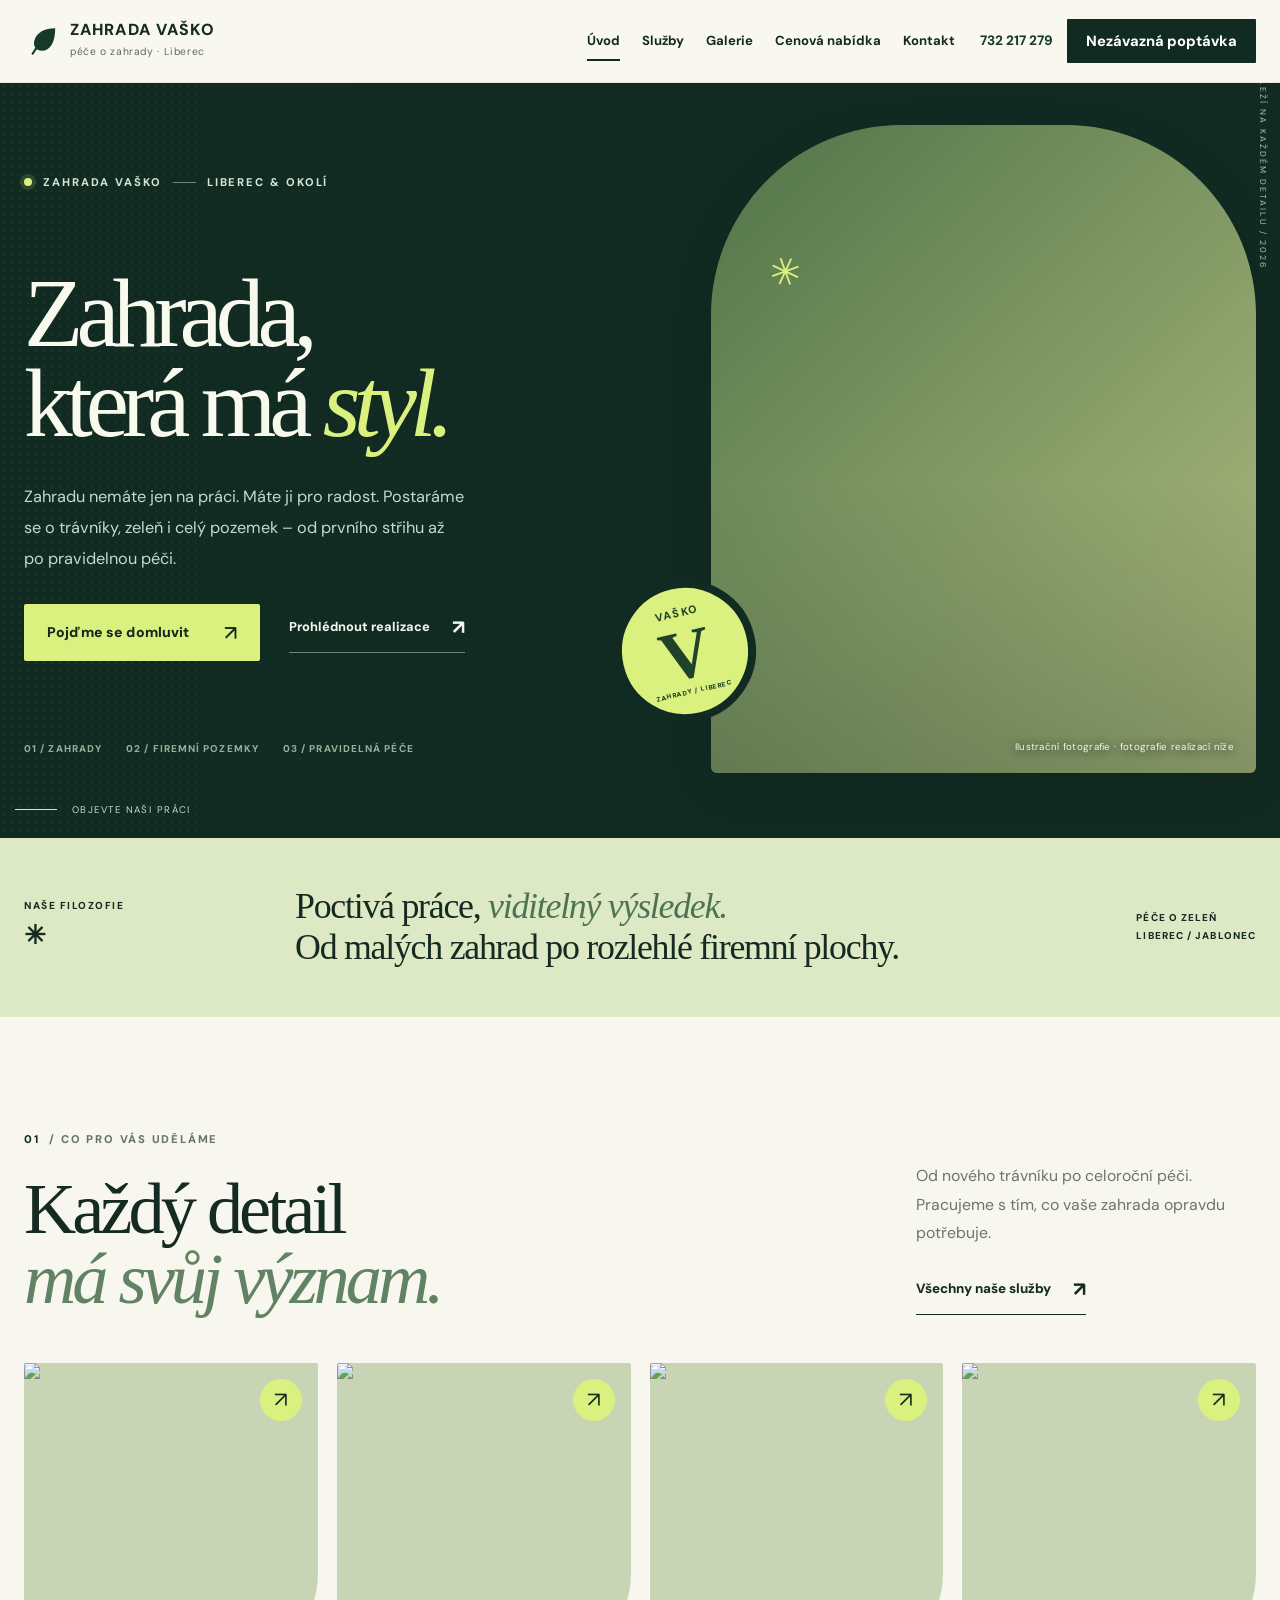
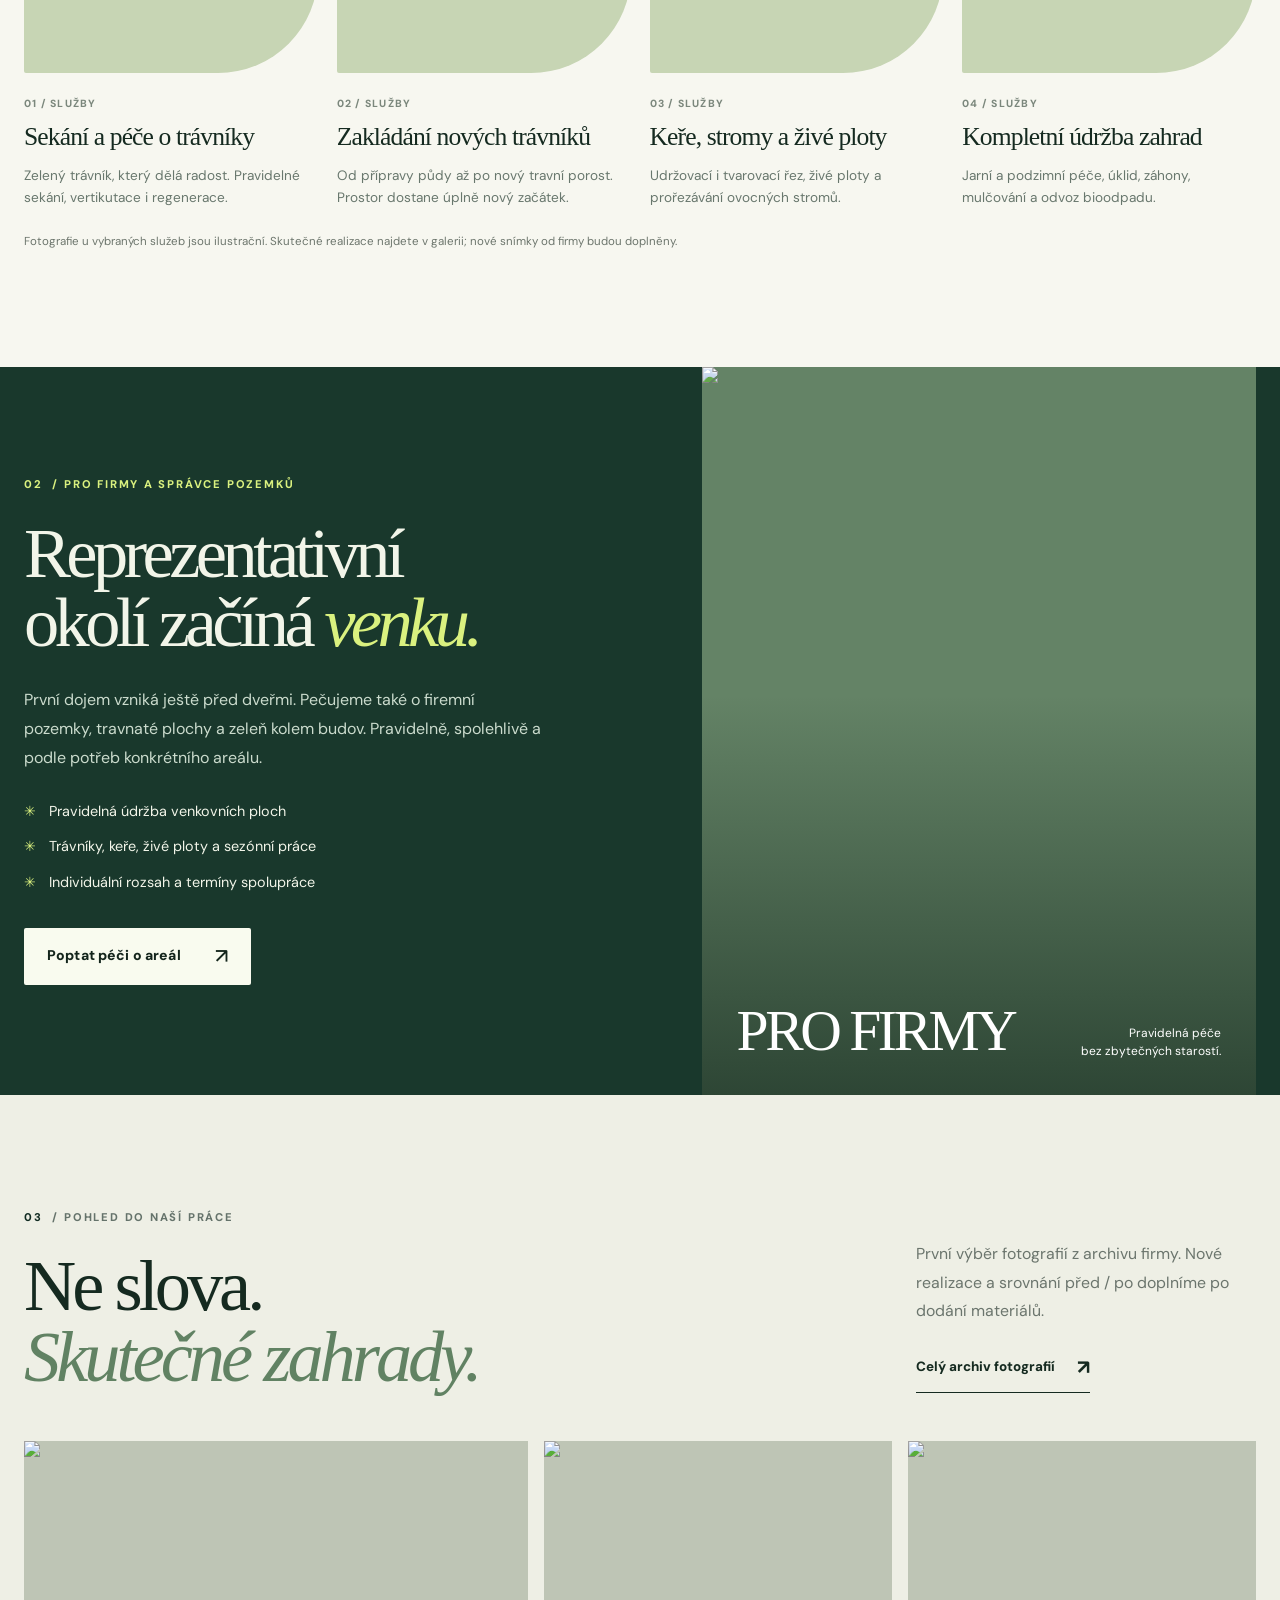
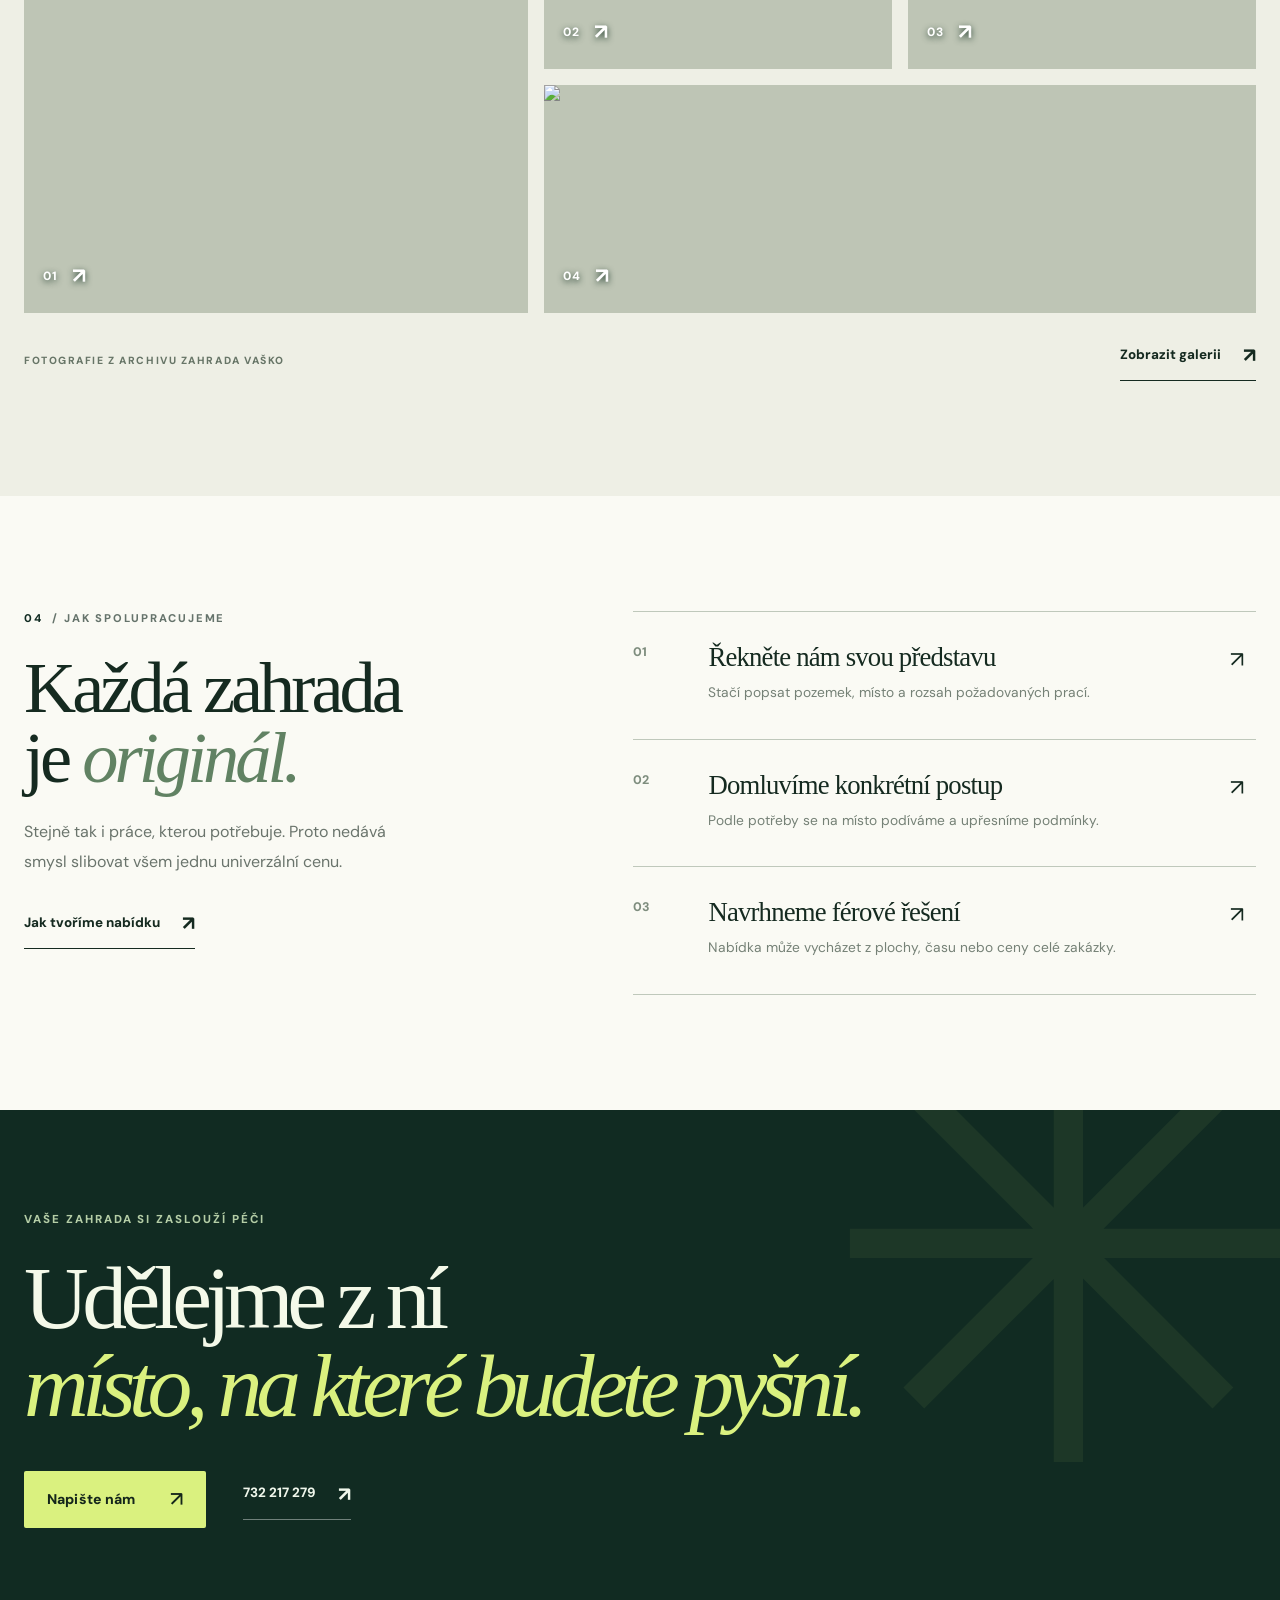
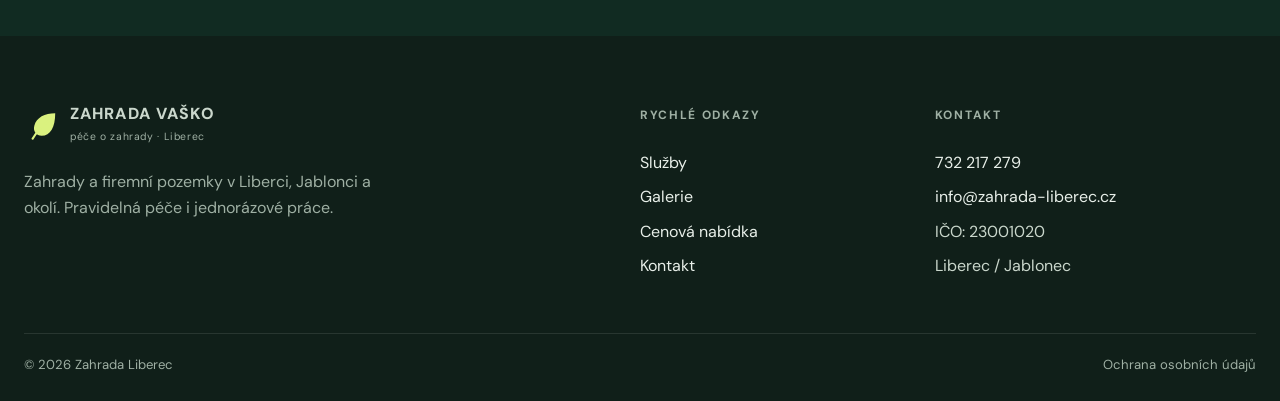
==== commit 175153f2: "Add files via upload" ====
--- a/index.html
+++ b/index.html
@@ -1,74 +1,65 @@
 <!doctype html>
-<html lang="cs" data-page="home">
+<html data-page="home" lang="cs">
 <head>
-  <meta charset="utf-8">
-  <meta name="viewport" content="width=device-width,initial-scale=1">
-  <title>Péče o zahradu Liberec | Zahrada Liberec</title>
-  <meta name="description" content="Profesionální údržba zahrad, sekání trávníků, střih keřů a živých plotů, úklid a odvoz bioodpadu v Liberci, Jablonci a okolí.">
-  <link rel="canonical" href="https://www.zahrada-liberec.cz/">
-  <meta property="og:type" content="website">
-  <meta property="og:locale" content="cs_CZ">
-  <meta property="og:title" content="Péče o zahradu Liberec | Zahrada Liberec">
-  <meta property="og:description" content="Profesionální údržba zahrad, sekání trávníků, střih keřů a živých plotů, úklid a odvoz bioodpadu v Liberci, Jablonci a okolí.">
-  <meta property="og:url" content="https://www.zahrada-liberec.cz/">
-  <meta property="og:image" content="https://www.zahrada-liberec.cz/foto/max/1024/800/069b92a01ebc02.jpg">
-  <meta name="theme-color" content="#173d2d">
-  <link rel="icon" href="images/favicon.svg" type="image/svg+xml">
-  <link rel="stylesheet" href="css/style.css">
-  <script defer src="js/main.js"></script>
-</head><body>
+<meta charset="utf-8"/>
+<meta content="width=device-width,initial-scale=1" name="viewport"/>
+<title>Zahrada Vaško | Péče o zahrady a firemní pozemky v Liberci</title>
+<meta content="Péče o zahrady, zakládání a údržba trávníků, prořezávání stromů i pravidelná péče o firemní pozemky v Liberci a Jablonci." name="description"/>
+
+<meta content="website" property="og:type"/>
+<meta content="cs_CZ" property="og:locale"/>
+<meta content="Zahrada Vaško | Péče o zahrady a firemní pozemky v Liberci" property="og:title"/>
+<meta content="Péče o zahrady, zakládání a údržba trávníků, prořezávání stromů i pravidelná péče o firemní pozemky v Liberci a Jablonci." property="og:description"/>
+
+<meta content="https://www.zahrada-liberec.cz/foto/max/1024/800/069b92a01ebc02.jpg" property="og:image"/>
+<meta content="#132b22" name="theme-color"/>
+<link href="images/favicon.svg" rel="icon" type="image/svg+xml"/>
+<link href="css/style.css" rel="stylesheet"/><link href="css/v3.css" rel="stylesheet"/>
+<script defer="" src="js/main.js"></script>
+<link href="https://images.unsplash.com" rel="preconnect"/><link href="https://www.zahrada-liberec.cz" rel="preconnect"/></head><body class="design-v3">
 <a class="skip-link" href="#main">Přeskočit na obsah</a>
-<header class="site-header" data-header>
-  <div class="container header-inner">
-    <a class="brand" href="index.html" aria-label="Zahrada Liberec – úvod">
-      <span class="brand-mark"><svg viewBox="0 0 42 42" aria-hidden="true"><path d="M34.5 7C23 7 13.7 11.6 11.4 20.8c-1.7 6.1 2.3 11.1 8.1 11.1C29.2 31.9 34.5 22.4 34.5 7Z"/><path d="M9.5 35c4.7-8.4 10.1-13.6 22.2-23" fill="none" stroke="currentColor" stroke-width="2.4" stroke-linecap="round"/></svg></span>
-      <span><strong>Zahrada Liberec</strong><small>Péče o zahradu</small></span>
-    </a>
-    <nav class="desktop-nav" aria-label="Hlavní navigace"><a href="index.html" data-nav="home" aria-current="page">Úvod</a><a href="sluzby.html" data-nav="services">Služby</a><a href="galerie.html" data-nav="gallery">Galerie</a><a href="cenik.html" data-nav="pricing">Ceník</a><a href="kontakt.html" data-nav="contact">Kontakt</a></nav>
-    <div class="header-actions">
-      <a class="phone-link" href="tel:+420732217279" aria-label="Zavolat 732 217 279">732 217 279</a>
-      <a class="btn btn-primary btn-sm" href="kontakt.html#poptavka">Nezávazná poptávka</a>
-      <button class="menu-toggle" type="button" aria-label="Otevřít menu" aria-expanded="false" aria-controls="mobile-menu" data-menu-toggle><span></span><span></span><span></span></button>
-    </div>
-  </div>
-  <div class="mobile-menu" id="mobile-menu" data-mobile-menu hidden>
-    <nav class="container mobile-nav" aria-label="Mobilní navigace"><a href="index.html" data-nav="home" aria-current="page">Úvod</a><a href="sluzby.html" data-nav="services">Služby</a><a href="galerie.html" data-nav="gallery">Galerie</a><a href="cenik.html" data-nav="pricing">Ceník</a><a href="kontakt.html" data-nav="contact">Kontakt</a><a class="btn btn-primary" href="kontakt.html#poptavka">Nezávazná poptávka</a><a class="mobile-call" href="tel:+420732217279">Zavolat 732 217 279</a></nav>
-  </div>
+<header class="site-header" data-header="">
+<div class="container header-inner">
+<a aria-label="Zahrada Liberec – úvod" class="brand" href="index.html">
+<span class="brand-mark"><svg aria-hidden="true" viewbox="0 0 42 42"><path d="M34.5 7C23 7 13.7 11.6 11.4 20.8c-1.7 6.1 2.3 11.1 8.1 11.1C29.2 31.9 34.5 22.4 34.5 7Z"></path><path d="M9.5 35c4.7-8.4 10.1-13.6 22.2-23" fill="none" stroke="currentColor" stroke-linecap="round" stroke-width="2.4"></path></svg></span>
+<span><strong>ZAHRADA VAŠKO</strong><small>péče o zahrady · Liberec</small></span>
+</a>
+<nav aria-label="Hlavní navigace" class="desktop-nav"><a aria-current="page" data-nav="home" href="index.html">Úvod</a><a data-nav="services" href="sluzby.html">Služby</a><a data-nav="gallery" href="galerie.html">Galerie</a><a data-nav="pricing" href="cenik.html">Cenová nabídka</a><a data-nav="contact" href="kontakt.html">Kontakt</a></nav>
+<div class="header-actions">
+<a aria-label="Zavolat 732 217 279" class="phone-link" href="tel:+420732217279">732 217 279</a>
+<a class="btn btn-primary btn-sm" href="kontakt.html#poptavka">Nezávazná poptávka</a>
+<button aria-controls="mobile-menu" aria-expanded="false" aria-label="Otevřít menu" class="menu-toggle" data-menu-toggle="" type="button"><span></span><span></span><span></span></button>
+</div>
+</div>
+<div class="mobile-menu" data-mobile-menu="" hidden="" id="mobile-menu">
+<nav aria-label="Mobilní navigace" class="container mobile-nav"><a aria-current="page" data-nav="home" href="index.html">Úvod</a><a data-nav="services" href="sluzby.html">Služby</a><a data-nav="gallery" href="galerie.html">Galerie</a><a data-nav="pricing" href="cenik.html">Cenová nabídka</a><a data-nav="contact" href="kontakt.html">Kontakt</a><a class="btn btn-primary" href="kontakt.html#poptavka">Nezávazná poptávka</a><a class="mobile-call" href="tel:+420732217279">Zavolat 732 217 279</a></nav>
+</div>
 </header>
 <main id="main">
-<section class="hero home-hero">
-  <div class="hero-media"><img src="https://www.zahrada-liberec.cz/foto/max/1024/800/069b92abdd85e7(+90).jpg" alt="Upravená zahrada – fotografie z původního webu Zahrada Liberec" fetchpriority="high" decoding="async"><div class="hero-shade"></div></div>
-  <div class="container hero-inner">
-    <div class="hero-copy reveal is-visible"><p class="eyebrow light">Péče o zahrady <span>•</span> Liberec a Jablonec</p><h1>Vaše zahrada.<br><em>Naše péče.</em></h1><p class="hero-lead">Údržba zahrad, sekání trávníků, střih keřů a živých plotů, úklid a odvoz bioodpadu v Liberci, Jablonci a okolí.</p><div class="hero-buttons"><a class="btn btn-primary btn-light" href="kontakt.html#poptavka">Nezávazná poptávka</a><a class="btn btn-ghost-light" href="sluzby.html">Naše služby</a></div><div class="trust-row"><span><svg viewBox="0 0 48 48" aria-hidden="true"><circle cx="24" cy="24" r="17" fill="none" stroke="currentColor" stroke-width="2.5"/><path d="m16 24 6 6 11-13" fill="none" stroke="currentColor" stroke-width="2.5" stroke-linecap="round" stroke-linejoin="round"/></svg> Dlouholeté zkušenosti</span><span><svg viewBox="0 0 48 48" aria-hidden="true"><path d="M24 43s14-13 14-25a14 14 0 1 0-28 0c0 12 14 25 14 25Z" fill="none" stroke="currentColor" stroke-width="2.5"/><circle cx="24" cy="18" r="5" fill="none" stroke="currentColor" stroke-width="2.5"/></svg> Liberec &amp; Jablonec</span><span><svg viewBox="0 0 48 48" aria-hidden="true"><circle cx="24" cy="15" r="7" fill="none" stroke="currentColor" stroke-width="2.5"/><path d="M10 41c1-10 7-15 14-15s13 5 14 15" fill="none" stroke="currentColor" stroke-width="2.5"/></svg> Individuální přístup</span></div></div>
-  </div>
-  <a class="hero-scroll" href="#sluzby" aria-label="Posunout na služby"><span></span></a>
-</section>
-
-<section class="section section-intro" id="sluzby"><div class="container"><div class="section-heading split reveal"><div><p class="eyebrow">Služby</p><h2>S čím vám můžeme pomoci</h2></div><p>Od pravidelné údržby po jednorázový zásah. Rozsah práce domluvíme podle vaší zahrady a konkrétní situace.</p></div><div class="services-grid"><article class="service-card reveal"><div class="icon-box"><svg viewBox="0 0 48 48" aria-hidden="true"><path d="M38 8C24 8 13 13 10 25c-2 8 3 14 11 14 12 0 17-12 17-31Z"/><path d="M9 40c6-11 13-18 27-29" fill="none" stroke="currentColor" stroke-width="2.5"/></svg></div><h3>Údržba a úklid zahrady</h3><p>Pravidelná i jednorázová péče, úklid listí a příprava zahrady na další sezónu.</p><a class="text-link" href="sluzby.html">Zjistit více <span aria-hidden="true">→</span></a></article><article class="service-card reveal"><div class="icon-box"><svg viewBox="0 0 48 48" aria-hidden="true"><path d="M7 39c7-14 13-21 17-30 2 13 1 20 0 30M24 39c5-11 10-17 18-23-2 11-6 17-11 23M18 39C15 28 11 23 6 19c1 9 4 15 8 20" fill="none" stroke="currentColor" stroke-width="2.5" stroke-linecap="round"/></svg></div><h3>Sekání trávníků</h3><p>Pravidelné sekání, práce se sběrem i bez sběru a péče o travnaté plochy.</p><a class="text-link" href="sluzby.html">Zjistit více <span aria-hidden="true">→</span></a></article><article class="service-card reveal"><div class="icon-box"><svg viewBox="0 0 48 48" aria-hidden="true"><circle cx="12" cy="35" r="6" fill="none" stroke="currentColor" stroke-width="2.5"/><circle cx="31" cy="35" r="6" fill="none" stroke="currentColor" stroke-width="2.5"/><path d="M16 31 38 9M27 31 10 9M20 25l8-8" fill="none" stroke="currentColor" stroke-width="2.5" stroke-linecap="round"/></svg></div><h3>Střih keřů</h3><p>Tvarování a údržba okrasných i solitérních keřů podle jejich potřeb.</p><a class="text-link" href="sluzby.html">Zjistit více <span aria-hidden="true">→</span></a></article><article class="service-card reveal"><div class="icon-box"><svg viewBox="0 0 48 48" aria-hidden="true"><path d="M8 37h32M12 35V17M36 35V17" fill="none" stroke="currentColor" stroke-width="2.5"/><path d="M10 18c0-6 5-10 11-8 3-5 10-4 12 1 5-1 9 3 8 8v9H10Z"/></svg></div><h3>Živé ploty</h3><p>Udržovací i zmlazovací střih podle výšky, stáří a druhu rostlin.</p><a class="text-link" href="sluzby.html">Zjistit více <span aria-hidden="true">→</span></a></article><article class="service-card reveal"><div class="icon-box"><svg viewBox="0 0 48 48" aria-hidden="true"><path d="M15 14h18l4 27H11l4-27Z" fill="none" stroke="currentColor" stroke-width="2.5"/><path d="M17 14c0-5 3-8 7-8s7 3 7 8M18 23c4 0 5 4 6 7 2-5 5-8 9-9" fill="none" stroke="currentColor" stroke-width="2.5" stroke-linecap="round"/></svg></div><h3>Bioodpad</h3><p>Úklid, manipulace a odvoz zahradního bioodpadu po provedených pracích.</p><a class="text-link" href="sluzby.html">Zjistit více <span aria-hidden="true">→</span></a></article><article class="service-card reveal"><div class="icon-box"><svg viewBox="0 0 48 48" aria-hidden="true"><circle cx="24" cy="24" r="8" fill="none" stroke="currentColor" stroke-width="2.5"/><path d="M24 5v7M24 36v7M5 24h7M36 24h7M11 11l5 5M32 32l5 5M37 11l-5 5M16 32l-5 5" fill="none" stroke="currentColor" stroke-width="2.5" stroke-linecap="round"/></svg></div><h3>Sezónní údržba</h3><p>Jarní a podzimní práce, pletí, mulčování a péče o záhony.</p><a class="text-link" href="sluzby.html">Zjistit více <span aria-hidden="true">→</span></a></article></div><div class="center-action reveal"><a class="btn btn-secondary" href="sluzby.html">Všechny služby</a></div></div></section>
-
-<section class="section why-section"><div class="container why-grid"><div class="why-photo reveal"><img src="https://www.zahrada-liberec.cz/foto/max/1024/800/069b929a63153b(+90).jpg" alt="Detail upravené zahrady – fotografie z původního webu" loading="lazy" decoding="async"><div class="photo-note">Péče, která respektuje konkrétní zahradu.</div></div><div class="why-copy"><p class="eyebrow reveal">Proč Zahrada Liberec</p><h2 class="reveal">Jednoduchá domluva.<br>Poctivě odvedená práce.</h2><div class="benefit-list"><div class="benefit reveal"><span><svg viewBox="0 0 48 48" aria-hidden="true"><circle cx="24" cy="15" r="7" fill="none" stroke="currentColor" stroke-width="2.5"/><path d="M10 41c1-10 7-15 14-15s13 5 14 15" fill="none" stroke="currentColor" stroke-width="2.5"/></svg></span><div><h3>Osobní přístup</h3><p>Každá zahrada má jiné potřeby. Rozsah péče proto řešíme podle konkrétního místa.</p></div></div><div class="benefit reveal"><span><svg viewBox="0 0 48 48" aria-hidden="true"><path d="M38 8C24 8 13 13 10 25c-2 8 3 14 11 14 12 0 17-12 17-31Z"/><path d="M9 40c6-11 13-18 27-29" fill="none" stroke="currentColor" stroke-width="2.5"/></svg></span><div><h3>Kompletní péče</h3><p>Od sekání a střihu až po úklid, pletí, mulčování a odvoz bioodpadu.</p></div></div><div class="benefit reveal"><span><svg viewBox="0 0 48 48" aria-hidden="true"><path d="M24 43s14-13 14-25a14 14 0 1 0-28 0c0 12 14 25 14 25Z" fill="none" stroke="currentColor" stroke-width="2.5"/><circle cx="24" cy="18" r="5" fill="none" stroke="currentColor" stroke-width="2.5"/></svg></span><div><h3>Lokální působnost</h3><p>Působíme v Liberci, Jablonci a blízkém okolí.</p></div></div><div class="benefit reveal"><span><svg viewBox="0 0 48 48" aria-hidden="true"><circle cx="24" cy="24" r="17" fill="none" stroke="currentColor" stroke-width="2.5"/><path d="m16 24 6 6 11-13" fill="none" stroke="currentColor" stroke-width="2.5" stroke-linecap="round" stroke-linejoin="round"/></svg></span><div><h3>Cenová nabídka předem</h3><p>Po domluvě a prohlídce místa připravíme cenovou nabídku zdarma.</p></div></div></div></div></div></section>
-
-<section class="section gallery-preview"><div class="container"><div class="section-heading split reveal"><div><p class="eyebrow">Realizace</p><h2>Ukázky naší práce</h2></div><p>Nová galerie sjednocuje původní rozdělení „Galerie 1–9“ do jednoho přehledného místa.</p></div><div class="masonry-preview">
-<button class="gallery-tile tile-large reveal" data-lightbox data-src="https://www.zahrada-liberec.cz/foto/max/1024/800/069b929a63153b(+90).jpg" data-alt="Fotografie zahrady z původního webu"><img src="https://www.zahrada-liberec.cz/foto/max/1024/800/069b929a63153b(+90).jpg" alt="Ukázka práce Zahrada Liberec – fotografie z původního webu" loading="lazy"><span>Realizace Zahrada Liberec</span></button>
-<button class="gallery-tile reveal" data-lightbox data-src="https://www.zahrada-liberec.cz/foto/max/1024/800/069b931ed2e9da(+90).jpg" data-alt="Realizace Zahrada Liberec"><img src="https://www.zahrada-liberec.cz/foto/max/1024/800/069b931ed2e9da(+90).jpg" alt="Realizace Zahrada Liberec" loading="lazy"><span>Realizace Zahrada Liberec</span></button>
-<button class="gallery-tile reveal" data-lightbox data-src="https://www.zahrada-liberec.cz/foto/max/1024/800/069b94d360ac60(+90).jpg" data-alt="Realizace Zahrada Liberec"><img src="https://www.zahrada-liberec.cz/foto/max/1024/800/069b94d360ac60(+90).jpg" alt="Realizace Zahrada Liberec" loading="lazy"><span>Realizace Zahrada Liberec</span></button>
-<button class="gallery-tile tile-wide reveal" data-lightbox data-src="https://www.zahrada-liberec.cz/foto/max/1024/800/069b955b48bd10(+90).jpg" data-alt="Realizace Zahrada Liberec"><img src="https://www.zahrada-liberec.cz/foto/max/1024/800/069b955b48bd10(+90).jpg" alt="Realizace Zahrada Liberec" loading="lazy"><span>Realizace Zahrada Liberec</span></button>
-</div><div class="center-action reveal"><a class="text-link text-link-large" href="galerie.html">Prohlédnout všechny realizace <span>→</span></a></div></div></section>
-
-<section class="section pricing-preview"><div class="container"><div class="section-heading split reveal"><div><p class="eyebrow">Ceník</p><h2>Orientační ceny</h2></div><p>Cena se odvíjí od rozsahu, výšky porostu, členitosti terénu a dalších podmínek na místě.</p></div><div class="price-cards"><article class="price-card reveal"><span>Sekání trávníku</span><strong>od 2 Kč / m²</strong><small>rotační sekačka bez sběru do 10 cm</small></article><article class="price-card reveal"><span>Střih živých plotů</span><strong>od 35 Kč / m²</strong><small>podle výšky, šířky a stavu</small></article><article class="price-card reveal"><span>Údržba zahrady</span><strong>Cena dle rozsahu</strong><small>po domluvě a prohlídce místa</small></article><article class="price-card reveal"><span>Bioodpad</span><strong>od 400 Kč</strong><small>1× 1000 l big bag – manipulace / úklid</small></article></div><div class="pricing-note reveal"><div><strong>Minimální objednávka služeb: 3 000 Kč</strong><p>Cenovou nabídku připravíme zdarma po domluvě a prohlídce místa realizace.</p></div><a class="btn btn-secondary" href="cenik.html">Zobrazit celý ceník</a></div></div></section>
-
-<section class="section service-area"><div class="container area-grid"><div class="area-copy reveal"><p class="eyebrow">Kde působíme</p><h2>Liberec, Jablonec<br>a okolí</h2><p>Potřebujete péči o zahradu v Liberci, Jablonci nebo blízkém okolí? Napište lokalitu do poptávky a ověříme možnosti realizace.</p><a class="btn btn-secondary" href="kontakt.html#poptavka">Ověřit dostupnost</a></div><div class="area-visual reveal" aria-hidden="true"><div class="map-ring ring-one"></div><div class="map-ring ring-two"></div><div class="map-pin pin-liberec"><svg viewBox="0 0 48 48" aria-hidden="true"><path d="M24 43s14-13 14-25a14 14 0 1 0-28 0c0 12 14 25 14 25Z" fill="none" stroke="currentColor" stroke-width="2.5"/><circle cx="24" cy="18" r="5" fill="none" stroke="currentColor" stroke-width="2.5"/></svg><span>Liberec</span></div><div class="map-pin pin-jablonec"><svg viewBox="0 0 48 48" aria-hidden="true"><path d="M24 43s14-13 14-25a14 14 0 1 0-28 0c0 12 14 25 14 25Z" fill="none" stroke="currentColor" stroke-width="2.5"/><circle cx="24" cy="18" r="5" fill="none" stroke="currentColor" stroke-width="2.5"/></svg><span>Jablonec</span></div><div class="map-label">lokální<br>působnost</div></div></div></section>
-
-<section class="section cta-section"><div class="container"><div class="cta-panel reveal"><div><p class="eyebrow light">Nezávazná poptávka</p><h2>Potřebujete pomoc se zahradou?</h2><p>Popište nám, s čím potřebujete pomoci. Po domluvě se můžeme podívat na místo realizace a připravit cenovou nabídku.</p></div><div class="cta-buttons"><a class="btn btn-primary btn-light" href="kontakt.html#poptavka">Poslat poptávku</a><a class="btn btn-ghost-light" href="tel:+420732217279">Zavolat</a></div></div></div></section>
+<section aria-labelledby="v3-home-title" class="v3-hero"><div aria-hidden="true" class="v3-hero-grain"></div><div class="v3-hero-grid container">
+<div class="v3-hero-content"><p class="v3-hero-top"><span class="v3-dot"></span> ZAHRADA VAŠKO <span class="v3-top-divider"></span> LIBEREC &amp; OKOLÍ</p>
+<h1 id="v3-home-title">Zahrada,<br/>která má <em>styl.</em><span aria-hidden="true" class="v3-hero-spark">✳</span></h1>
+<p class="v3-hero-desc">Zahradu nemáte jen na práci. Máte ji pro radost. Postaráme se o trávníky, zeleň i celý pozemek – od prvního střihu až po pravidelnou péči.</p>
+<div class="v3-hero-buttons"><a class="v3-button v3-button-lime" href="kontakt.html#poptavka">Pojďme se domluvit <span aria-hidden="true">↗</span></a><a class="v3-arrow-link v3-arrow-link-light" href="galerie.html">Prohlédnout realizace <span>↗</span></a></div>
+<div class="v3-hero-bottom"><span>01 / ZAHRADY</span><span>02 / FIREMNÍ POZEMKY</span><span>03 / PRAVIDELNÁ PÉČE</span></div>
+</div>
+<div class="v3-hero-visual"><div class="v3-hero-photo-frame"><img alt="Inspirativní zahrada se zeleným trávníkem a výsadbou – ilustrační fotografie" decoding="async" fetchpriority="high" loading="eager" src="https://images.unsplash.com/photo-1758922565071-014462d53878?auto=format&amp;fit=crop&amp;w=1400&amp;q=85"/><div class="v3-hero-overlay"></div><span class="v3-photo-credit">Ilustrační fotografie · fotografie realizací níže</span></div><div aria-hidden="true" class="v3-photo-stamp"><span>VAŠKO</span><strong>V</strong><small>ZAHRADY / LIBEREC</small></div><div aria-hidden="true" class="v3-hero-side-label">ZÁLEŽÍ NA KAŽDÉM DETAILU / 2026</div></div>
+</div><a class="v3-scroll-cue" href="#co-delame"><span class="v3-scroll-line"></span> OBJEVTE NAŠI PRÁCI</a></section>
+<section class="v3-intro-band"><div class="container v3-intro-flex"><span class="v3-mini-label">NAŠE FILOZOFIE <b>✳</b></span><p>Poctivá práce, <em>viditelný výsledek.</em><br/>Od malých zahrad po rozlehlé firemní plochy.</p><span class="v3-intro-end">PÉČE O ZELEŇ<br/>LIBEREC / JABLONEC</span></div></section>
+<section class="section v3-services" id="co-delame"><div class="container"><div class="v3-section-head reveal"><div><p class="v3-kicker"><span>01</span> / CO PRO VÁS UDĚLÁME</p><h2>Každý detail<br/><em>má svůj význam.</em></h2></div><div class="v3-section-head-side"><p>Od nového trávníku po celoroční péči. Pracujeme s tím, co vaše zahrada opravdu potřebuje.</p><a class="v3-arrow-link" href="sluzby.html">Všechny naše služby <span>↗</span></a></div></div><div class="v3-services-grid"><a class="v3-service-card reveal" href="sluzby.html#travniky"><div class="svc-photo"><img alt="Udržovaný sytě zelený posekaný trávník – ilustrační foto" decoding="async" loading="lazy" src="https://images.unsplash.com/photo-1628340981113-fe1949fe5cc0?auto=format&amp;fit=crop&amp;w=1200&amp;q=84"/><span aria-hidden="true" class="svc-arrow">↗</span></div><div class="svc-text"><div class="svc-index">01 / SLUŽBY</div><h3>Sekání a péče o trávníky</h3><p>Zelený trávník, který dělá radost. Pravidelné sekání, vertikutace i regenerace.</p></div></a><a class="v3-service-card reveal" href="sluzby.html#zalozeni"><div class="svc-photo"><img alt="Zakládání trávníku pokládkou travního koberce – ilustrační foto" decoding="async" loading="lazy" src="https://images.unsplash.com/photo-1734079692079-aae7e24a7035?auto=format&amp;fit=crop&amp;w=1200&amp;q=84"/><span aria-hidden="true" class="svc-arrow">↗</span></div><div class="svc-text"><div class="svc-index">02 / SLUŽBY</div><h3>Zakládání nových trávníků</h3><p>Od přípravy půdy až po nový travní porost. Prostor dostane úplně nový začátek.</p></div></a><a class="v3-service-card reveal" href="sluzby.html#drevin"><div class="svc-photo"><img alt="Udržovaný stříhaný živý plot – ilustrační foto" decoding="async" loading="lazy" src="https://images.unsplash.com/photo-1757918929794-937c431ef18b?auto=format&amp;fit=crop&amp;w=1100&amp;q=84"/><span aria-hidden="true" class="svc-arrow">↗</span></div><div class="svc-text"><div class="svc-index">03 / SLUŽBY</div><h3>Keře, stromy a živé ploty</h3><p>Udržovací i tvarovací řez, živé ploty a prořezávání ovocných stromů.</p></div></a><a class="v3-service-card reveal" href="sluzby.html#udrzba"><div class="svc-photo"><img alt="Fotografie z archivu zahradnické firmy Zahrada Vaško" decoding="async" loading="lazy" src="https://www.zahrada-liberec.cz/foto/max/1024/800/069b92a01ebc02.jpg"/><span aria-hidden="true" class="svc-arrow">↗</span></div><div class="svc-text"><div class="svc-index">04 / SLUŽBY</div><h3>Kompletní údržba zahrad</h3><p>Jarní a podzimní péče, úklid, záhony, mulčování a odvoz bioodpadu.</p></div></a></div><p class="v3-image-note">Fotografie u vybraných služeb jsou ilustrační. Skutečné realizace najdete v galerii; nové snímky od firmy budou doplněny.</p></div></section>
+<section class="v3-business"><div class="container v3-business-grid"><div class="v3-business-content reveal"><p class="v3-kicker"><span>02</span> / PRO FIRMY A SPRÁVCE POZEMKŮ</p><h2>Reprezentativní<br/>okolí začíná <em>venku.</em></h2><p>První dojem vzniká ještě před dveřmi. Pečujeme také o firemní pozemky, travnaté plochy a zeleň kolem budov. Pravidelně, spolehlivě a podle potřeb konkrétního areálu.</p><ul class="v3-b2b-list"><li>Pravidelná údržba venkovních ploch</li><li>Trávníky, keře, živé ploty a sezónní práce</li><li>Individuální rozsah a termíny spolupráce</li></ul><a class="v3-button v3-button-light" href="kontakt.html#poptavka">Poptat péči o areál <span>↗</span></a></div><div class="v3-business-visual reveal"><img alt="Upravená zelená zahrada – ilustrační fotografie" decoding="async" loading="lazy" src="https://images.unsplash.com/photo-1764208637294-49d0eccacf40?auto=format&amp;fit=crop&amp;w=1100&amp;q=84"/><div class="v3-business-label"><strong>PRO FIRMY</strong><span>Pravidelná péče<br/>bez zbytečných starostí.</span></div></div></div></section>
+<section class="section v3-portfolio"><div class="container"><div class="v3-section-head reveal"><div><p class="v3-kicker"><span>03</span> / POHLED DO NAŠÍ PRÁCE</p><h2>Ne slova.<br/><em>Skutečné zahrady.</em></h2></div><div class="v3-section-head-side"><p>První výběr fotografií z archivu firmy. Nové realizace a srovnání před / po doplníme po dodání materiálů.</p><a class="v3-arrow-link" href="galerie.html">Celý archiv fotografií <span>↗</span></a></div></div><div class="v3-work-grid"><button class="v3-work-shot reveal v3-work-shot-large" data-alt="Fotografie z archivu realizací Zahrada Vaško, snímek 1" data-lightbox="" data-src="https://www.zahrada-liberec.cz/foto/max/1024/800/069b929a63153b(+90).jpg" type="button"><img alt="Fotografie z archivu realizací Zahrada Vaško, snímek 1" decoding="async" loading="lazy" src="https://www.zahrada-liberec.cz/foto/max/1024/800/069b929a63153b(+90).jpg"/><span>01 <b aria-hidden="true">↗</b></span></button><button class="v3-work-shot reveal" data-alt="Fotografie z archivu realizací Zahrada Vaško, snímek 2" data-lightbox="" data-src="https://www.zahrada-liberec.cz/foto/max/1024/800/069b931ed2e9da(+90).jpg" type="button"><img alt="Fotografie z archivu realizací Zahrada Vaško, snímek 2" decoding="async" loading="lazy" src="https://www.zahrada-liberec.cz/foto/max/1024/800/069b931ed2e9da(+90).jpg"/><span>02 <b aria-hidden="true">↗</b></span></button><button class="v3-work-shot reveal" data-alt="Fotografie z archivu realizací Zahrada Vaško, snímek 3" data-lightbox="" data-src="https://www.zahrada-liberec.cz/foto/max/1024/800/069b94d360ac60(+90).jpg" type="button"><img alt="Fotografie z archivu realizací Zahrada Vaško, snímek 3" decoding="async" loading="lazy" src="https://www.zahrada-liberec.cz/foto/max/1024/800/069b94d360ac60(+90).jpg"/><span>03 <b aria-hidden="true">↗</b></span></button><button class="v3-work-shot reveal" data-alt="Fotografie z archivu realizací Zahrada Vaško, snímek 4" data-lightbox="" data-src="https://www.zahrada-liberec.cz/foto/max/1024/800/069b955b48bd10(+90).jpg" type="button"><img alt="Fotografie z archivu realizací Zahrada Vaško, snímek 4" decoding="async" loading="lazy" src="https://www.zahrada-liberec.cz/foto/max/1024/800/069b955b48bd10(+90).jpg"/><span>04 <b aria-hidden="true">↗</b></span></button></div><div class="v3-portfolio-foot"><span>FOTOGRAFIE Z ARCHIVU ZAHRADA VAŠKO</span><a class="v3-arrow-link" href="galerie.html">Zobrazit galerii <span>↗</span></a></div></div></section>
+<section class="v3-method section"><div class="container v3-method-grid"><div class="reveal"><p class="v3-kicker"><span>04</span> / JAK SPOLUPRACUJEME</p><h2>Každá zahrada<br/>je <em>originál.</em></h2><p class="v3-method-desc">Stejně tak i práce, kterou potřebuje. Proto nedává smysl slibovat všem jednu univerzální cenu.</p><a class="v3-arrow-link" href="cenik.html">Jak tvoříme nabídku <span>↗</span></a></div><div class="v3-steps"><div class="v3-step reveal"><span>01</span><div><h3>Řekněte nám svou představu</h3><p>Stačí popsat pozemek, místo a rozsah požadovaných prací.</p></div><b>↗</b></div><div class="v3-step reveal"><span>02</span><div><h3>Domluvíme konkrétní postup</h3><p>Podle potřeby se na místo podíváme a upřesníme podmínky.</p></div><b>↗</b></div><div class="v3-step reveal"><span>03</span><div><h3>Navrhneme férové řešení</h3><p>Nabídka může vycházet z plochy, času nebo ceny celé zakázky.</p></div><b>↗</b></div></div></div></section>
+<section class="v3-last-cta"><div class="container v3-last-inner"><p>VAŠE ZAHRADA SI ZASLOUŽÍ PÉČI</p><h2>Udělejme z ní<br/><em>místo, na které budete pyšní.</em></h2><div class="v3-last-row"><a class="v3-button v3-button-lime" href="kontakt.html#poptavka">Napište nám <span>↗</span></a><a class="v3-arrow-link v3-arrow-link-light" href="tel:+420732217279">732 217 279 <span>↗</span></a></div></div></section>
 </main>
-<div class="lightbox" data-lightbox-modal hidden aria-modal="true" role="dialog" aria-label="Náhled fotografie"><button class="lightbox-close" type="button" aria-label="Zavřít">×</button><button class="lightbox-prev" type="button" aria-label="Předchozí fotografie">‹</button><figure><img data-lightbox-image alt=""><figcaption data-lightbox-caption></figcaption></figure><button class="lightbox-next" type="button" aria-label="Další fotografie">›</button></div>
+<div aria-label="Náhled fotografie" aria-modal="true" class="lightbox" data-lightbox-modal="" hidden="" role="dialog"><button aria-label="Zavřít" class="lightbox-close" type="button">×</button><button aria-label="Předchozí fotografie" class="lightbox-prev" type="button">‹</button><figure><img alt="" data-lightbox-image=""/><figcaption data-lightbox-caption=""></figcaption></figure><button aria-label="Další fotografie" class="lightbox-next" type="button">›</button></div>
 <footer class="site-footer">
-  <div class="container footer-grid">
-    <div><a class="brand brand-footer" href="index.html"><span class="brand-mark"><svg viewBox="0 0 42 42" aria-hidden="true"><path d="M34.5 7C23 7 13.7 11.6 11.4 20.8c-1.7 6.1 2.3 11.1 8.1 11.1C29.2 31.9 34.5 22.4 34.5 7Z"/><path d="M9.5 35c4.7-8.4 10.1-13.6 22.2-23" fill="none" stroke="currentColor" stroke-width="2.4" stroke-linecap="round"/></svg></span><span><strong>Zahrada Liberec</strong><small>Péče o zahradu v Liberci a okolí</small></span></a><p class="footer-note">Pravidelná i jednorázová péče o zahrady v Liberci, Jablonci a okolí.</p></div>
-    <div><h2>Rychlé odkazy</h2><a href="sluzby.html">Služby</a><a href="galerie.html">Galerie</a><a href="cenik.html">Ceník</a><a href="kontakt.html">Kontakt</a></div>
-    <div><h2>Kontakt</h2><a href="tel:+420732217279">732 217 279</a><a href="mailto:info@zahrada-liberec.cz">info@zahrada-liberec.cz</a><span>IČO: 23001020</span><span>Liberec / Jablonec</span></div>
-  </div>
-  <div class="container footer-bottom"><span>© <span data-year></span> Zahrada Liberec</span><a href="ochrana-osobnich-udaju.html">Ochrana osobních údajů</a></div>
+<div class="container footer-grid">
+<div><a class="brand brand-footer" href="index.html"><span class="brand-mark"><svg aria-hidden="true" viewbox="0 0 42 42"><path d="M34.5 7C23 7 13.7 11.6 11.4 20.8c-1.7 6.1 2.3 11.1 8.1 11.1C29.2 31.9 34.5 22.4 34.5 7Z"></path><path d="M9.5 35c4.7-8.4 10.1-13.6 22.2-23" fill="none" stroke="currentColor" stroke-linecap="round" stroke-width="2.4"></path></svg></span><span><strong>ZAHRADA VAŠKO</strong><small>péče o zahrady · Liberec</small></span></a><p class="footer-note">Zahrady a firemní pozemky v Liberci, Jablonci a okolí. Pravidelná péče i jednorázové práce.</p></div>
+<div><h2>Rychlé odkazy</h2><a href="sluzby.html">Služby</a><a href="galerie.html">Galerie</a><a href="cenik.html">Cenová nabídka</a><a href="kontakt.html">Kontakt</a></div>
+<div><h2>Kontakt</h2><a href="tel:+420732217279">732 217 279</a><a href="mailto:info@zahrada-liberec.cz">info@zahrada-liberec.cz</a><span>IČO: 23001020</span><span>Liberec / Jablonec</span></div>
+</div>
+<div class="container footer-bottom"><span>© <span data-year=""></span> Zahrada Liberec</span><a href="ochrana-osobnich-udaju.html">Ochrana osobních údajů</a></div>
 </footer>
-<div class="mobile-actionbar" aria-label="Rychlé akce"><a href="tel:+420732217279">Zavolat</a><a href="kontakt.html#poptavka">Poptávka</a></div>
+<div aria-label="Rychlé akce" class="mobile-actionbar"><a href="tel:+420732217279">Zavolat</a><a href="kontakt.html#poptavka">Poptávka</a></div>
 </body></html>
--- a/css/v3.css
+++ b/css/v3.css
@@ -0,0 +1,35 @@
+/* ZAHRADA VAŠKO — EDITORIAL REDESIGN 3.0 / standalone overrides */
+@import url('https://fonts.googleapis.com/css2?family=DM+Sans:wght@400;500;600;700;800&family=Manrope:wght@400;500;600;700;800&display=swap');
+:root{--v3-dark:#112b22;--v3-dark2:#1b3c2f;--v3-lime:#daf17f;--v3-paper:#f5f4ec;--v3-warm:#eae9de;--v3-ink:#152a20;--v3-muted:#6b756d;--v3-line:#d8dbd2;--max:1250px;--green-900:#17392a;--green-950:#112b22;--green-700:#385f43;--paper:#fffefa;--sage-100:#f5f4ec;--serif:Georgia,'Times New Roman',serif;--sans:'DM Sans','Manrope',Arial,sans-serif}
+html{scroll-padding-top:88px;overflow-x:hidden}body.design-v3{background:var(--v3-paper);font-family:var(--sans);color:var(--v3-ink);overflow-x:hidden}body.design-v3 .container{max-width:1250px}.design-v3 img{color:transparent}.design-v3 a,.design-v3 button{-webkit-tap-highlight-color:transparent}.design-v3 .site-header{background:rgba(248,248,241,.95);border-bottom:1px solid #e8e7dd}.design-v3 .header-inner{height:82px;gap:25px}.design-v3 .brand{gap:8px}.design-v3 .brand strong{font-family:var(--sans);font-weight:800;font-size:1rem;letter-spacing:.07em;line-height:1.05}.design-v3 .brand small{letter-spacing:.06em;font-size:.65rem;margin-top:5px}.design-v3 .brand-mark{width:38px;height:38px}.design-v3 .desktop-nav{gap:22px}.design-v3 .desktop-nav a{font-size:.82rem;font-weight:700}.design-v3 .desktop-nav a:after{background:var(--v3-dark)}.design-v3 .header-actions>.btn{background:var(--v3-dark);color:white;border-radius:1px;min-height:44px;padding-inline:18px}.design-v3 .phone-link{font-size:.85rem}.design-v3 .site-footer{margin-top:0;background:#101f19;padding:70px 0 25px}.design-v3 .brand-footer .brand-mark{color:var(--v3-lime)}.design-v3 .mobile-actionbar a:last-child{background:var(--v3-dark)}
+/* Shared creative vocabulary */
+.design-v3 h1,.design-v3 h2,.design-v3 h3{overflow-wrap:break-word}.v3-kicker{margin:0 0 26px;font-size:.70rem;line-height:1.4;font-weight:800;letter-spacing:.16em;color:#65736b}.v3-kicker span{display:inline-block;color:var(--v3-dark);margin-right:5px}.v3-section-head{display:grid;grid-template-columns:1.25fr .65fr;gap:65px;align-items:end;margin-bottom:48px}.v3-section-head h2,.v3-method h2,.v3-price-callout h2{font-family:var(--serif);font-size:clamp(3.2rem,5.65vw,6.4rem);font-weight:400;line-height:.98;letter-spacing:-.055em;margin:0}.v3-section-head em,.v3-method h2 em,.v3-price-callout h2 em{font-weight:400;color:#618263}.v3-section-head-side{max-width:340px;justify-self:end}.v3-section-head-side p{font-size:.99rem;line-height:1.8;color:var(--v3-muted);margin:0 0 27px}.v3-arrow-link{display:inline-flex;align-items:center;justify-content:space-between;gap:22px;color:var(--v3-ink);font-weight:800;font-size:.84rem;border-bottom:1px solid var(--v3-ink);padding:0 0 11px;line-height:1.4}.v3-arrow-link>span{font-size:1.25rem;transition:transform .2s}.v3-arrow-link:hover>span{transform:translate(3px,-3px)}.v3-arrow-link-light{color:#eff6eb;border-bottom-color:rgba(255,255,255,.4)}.v3-button{display:inline-flex;align-items:center;justify-content:space-between;gap:34px;min-height:57px;padding:17px 23px;border:0;border-radius:2px;font-size:.88rem;line-height:1.25;font-weight:800;letter-spacing:.01em;cursor:pointer;transition:background .2s,transform .2s}.v3-button:hover{transform:translateY(-3px)}.v3-button span{font-size:1.3rem;line-height:1;font-weight:500}.v3-button-lime{background:var(--v3-lime);color:#15261b}.v3-button-lime:hover{background:#e7ffa0}.v3-button-light{background:#f9fbef;color:#14251c}.v3-button-dark{background:var(--v3-dark);color:white}.v3-image-note{font-size:.72rem;line-height:1.6;color:#6d766d;margin:16px 0 0;max-width:780px}.design-v3 .section{padding:115px 0}
+/* Hero: split story + photographic composition */
+.v3-hero{background:var(--v3-dark);color:#f7faed;position:relative;overflow:hidden;min-height:710px}.v3-hero-grain{pointer-events:none;position:absolute;inset:0;opacity:.15;background-image:radial-gradient(#aec3ae .6px,transparent .8px);background-size:8px 8px;mask-image:linear-gradient(90deg,#000,transparent 60%)}.v3-hero-grid{display:grid;grid-template-columns:53% 47%;min-height:710px;position:relative;z-index:1}.v3-hero-content{padding:80px 20px 80px 0;position:relative;display:flex;flex-direction:column;align-items:start;z-index:2}.v3-hero-top{font-size:.70rem;letter-spacing:.17em;font-weight:750;color:#d6e4d3;display:flex;align-items:center;gap:11px;margin:10px 0 78px;white-space:nowrap}.v3-dot{width:8px;height:8px;background:var(--v3-lime);border-radius:50%;display:inline-block;box-shadow:0 0 0 4px rgba(218,241,127,.13)}.v3-top-divider{width:23px;height:1px;background:#6f8575}.v3-hero h1{font-family:Georgia,serif;font-size:clamp(4.4rem,7.6vw,8.2rem);font-weight:400;line-height:.92;letter-spacing:-.072em;margin:0;position:relative;z-index:3;width:140%;max-width:none;text-wrap:balance}.v3-hero h1 em{color:var(--v3-lime);font-weight:400}.v3-hero-spark{position:absolute;top:-15px;right:13%;color:var(--v3-lime);font-size:2.4rem;line-height:1;transform:rotate(-20deg)}.v3-hero-desc{color:#c7d8cc;font-size:1.02rem;line-height:1.9;max-width:440px;margin:34px 0 29px}.v3-hero-buttons{display:flex;align-items:center;gap:29px;flex-wrap:wrap}.v3-hero-buttons .v3-arrow-link{font-size:.8rem}.v3-hero-bottom{margin-top:auto;padding-top:80px;display:flex;gap:24px;flex-wrap:wrap;font-size:.62rem;letter-spacing:.11em;color:#94af9a;font-weight:800}.v3-hero-visual{position:relative;min-width:0;padding:42px 0 65px 34px}.v3-hero-photo-frame{height:100%;min-height:585px;position:relative;background:linear-gradient(135deg,#507448,#b3be81);overflow:hidden;border-radius:190px 190px 6px 6px;box-shadow:0 12px 45px rgba(0,0,0,.1)}.v3-hero-photo-frame>img{height:100%;width:100%;object-fit:cover;object-position:center;filter:saturate(.95) contrast(1.05)}.v3-hero-overlay{position:absolute;inset:0;background:linear-gradient(0deg,rgba(17,44,31,.30),transparent 45%)}.v3-photo-credit{position:absolute;bottom:18px;right:22px;color:#f3f6ed;font-size:.61rem;letter-spacing:.03em;text-shadow:0 1px 9px #203b27}.v3-photo-stamp{position:absolute;left:-63px;bottom:116px;width:142px;height:142px;display:flex;flex-direction:column;align-items:center;justify-content:center;border-radius:50%;background:var(--v3-lime);color:#1f4228;border:8px solid var(--v3-dark);z-index:4;transform:rotate(-13deg)}.v3-photo-stamp span{font-size:.68rem;font-weight:800;letter-spacing:.14em}.v3-photo-stamp strong{font-family:Georgia,serif;font-size:4.4rem;line-height:.93}.v3-photo-stamp small{font-size:.41rem;font-weight:900;letter-spacing:.1em}.v3-hero-side-label{position:absolute;right:-7px;top:77px;transform:translateX(50%) rotate(90deg);font-size:.54rem;letter-spacing:.23em;color:#a9c0a6;white-space:nowrap}.v3-scroll-cue{position:absolute;left:calc(50% - 625px);bottom:20px;font-size:.60rem;letter-spacing:.15em;color:#cbdacb;display:flex;align-items:center;gap:15px}.v3-scroll-line{height:1px;width:42px;background:var(--v3-lime)}
+/* Intro strip */
+.v3-intro-band{background:#dce9c4;padding:48px 0}.v3-intro-flex{display:grid;grid-template-columns:.65fr 2fr .55fr;gap:35px;align-items:center}.v3-mini-label{font-size:.63rem;line-height:1.7;font-weight:800;letter-spacing:.15em}.v3-mini-label b{font-size:1.6rem;display:block}.v3-intro-flex>p{font-family:var(--serif);font-size:clamp(1.6rem,2.8vw,3.15rem);font-weight:400;line-height:1.16;letter-spacing:-.035em;margin:0}.v3-intro-flex>p em{color:#4c7352}.v3-intro-end{justify-self:end;font-size:.62rem;line-height:1.9;font-weight:800;letter-spacing:.11em}
+/* Editorial services */
+.v3-services{background:#f7f7f0}.v3-services-grid{display:grid;grid-template-columns:repeat(4,minmax(0,1fr));gap:19px}.v3-service-card{display:block;position:relative;min-width:0}.svc-photo{height:310px;position:relative;overflow:hidden;border-radius:2px 2px 100px 2px;background:#c7d5b4}.svc-photo img{height:100%;width:100%;object-fit:cover;transition:transform .65s cubic-bezier(.22,.8,.25,1)}.v3-service-card:hover .svc-photo img{transform:scale(1.065)}.svc-arrow{position:absolute;top:16px;right:16px;width:42px;height:42px;background:var(--v3-lime);border-radius:50%;display:grid;place-items:center;font-size:1.35rem}.svc-text{padding:22px 8px 8px 0}.svc-index{color:#7b877c;font-size:.65rem;font-weight:800;letter-spacing:.12em;margin-bottom:11px}.svc-text h3{font-family:var(--serif);font-size:clamp(1.5rem,2vw,2.1rem);line-height:1.1;letter-spacing:-.035em;font-weight:400;margin:0 0 13px}.svc-text p{font-size:.85rem;color:#68776d;line-height:1.65;margin:0}
+/* Commercial section */
+.v3-business{background:#19382c;color:#f2f5e9;overflow:hidden}.v3-business-grid{display:grid;grid-template-columns:1.1fr .9fr;min-height:690px}.v3-business-content{padding:110px 90px 110px 0}.v3-business .v3-kicker,.v3-business .v3-kicker span{color:var(--v3-lime)}.v3-business h2{font-family:var(--serif);font-weight:400;letter-spacing:-.065em;font-size:clamp(3.6rem,5.5vw,6.2rem);line-height:.99;margin:0 0 27px}.v3-business h2 em{color:var(--v3-lime);font-weight:400}.v3-business-content>p:not(.v3-kicker){max-width:520px;line-height:1.83;font-size:1rem;color:#cbdbcd;margin:0 0 28px}.v3-b2b-list{list-style:none;padding:0;margin:0 0 34px;display:grid;gap:14px}.v3-b2b-list li{font-size:.9rem;line-height:1.5;display:flex;gap:13px;align-items:start}.v3-b2b-list li::before{content:'✳';color:var(--v3-lime)}.v3-business-visual{position:relative;min-height:600px;background:#648366;isolation:isolate}.v3-business-visual>img{width:100%;height:100%;position:absolute;inset:0;object-fit:cover;filter:saturate(.8)}.v3-business-visual::before{content:'';position:absolute;inset:0;z-index:1;background:linear-gradient(0deg,rgba(9,29,20,.6),transparent 55%)}.v3-business-label{z-index:2;position:absolute;left:35px;bottom:35px;right:35px;display:flex;align-items:end;justify-content:space-between;gap:16px;color:white}.v3-business-label strong{font-family:var(--serif);font-weight:400;font-size:clamp(2.6rem,4.5vw,5rem);letter-spacing:-.06em;line-height:1}.v3-business-label span{font-size:.75rem;line-height:1.5;text-align:right}
+/* Photo archive preview */
+.v3-portfolio{background:#eeefe5}.v3-work-grid{display:grid;grid-template-columns:1.45fr 1fr 1fr;grid-template-rows:228px 228px;gap:16px}.v3-work-shot{padding:0;border:0;position:relative;cursor:pointer;overflow:hidden;background:#bec5b5;min-width:0}.v3-work-shot-large{grid-row:span 2}.v3-work-shot:last-child{grid-column:span 2}.v3-work-shot img{width:100%;height:100%;object-fit:cover;transition:transform .4s}.v3-work-shot:hover img{transform:scale(1.06)}.v3-work-shot>span{position:absolute;bottom:18px;left:19px;color:white;display:flex;gap:14px;align-items:center;font-size:.75rem;letter-spacing:.08em;font-weight:800;text-shadow:0 2px 6px #233e2f}.v3-work-shot>span b{font-size:1.35rem}.v3-portfolio-foot{display:flex;justify-content:space-between;align-items:center;margin-top:28px;gap:30px}.v3-portfolio-foot>span{font-size:.65rem;letter-spacing:.15em;font-weight:800;color:#677567}
+/* Steps */
+.v3-method{background:#fafaf4}.v3-method-grid{display:grid;grid-template-columns:.9fr 1.1fr;gap:100px;align-items:start}.v3-method-desc{max-width:400px;line-height:1.85;color:#6a746c;margin:23px 0 32px}.v3-steps{border-top:1px solid #bfc8bb}.v3-step{display:grid;grid-template-columns:53px 1fr 26px;gap:22px;align-items:start;padding:30px 0 34px;border-bottom:1px solid #bfc8bb}.v3-step>span{font-size:.78rem;font-weight:800;color:#7e8d7e}.v3-step h3{font-family:Georgia,serif;font-size:1.67rem;letter-spacing:-.03em;font-weight:400;margin:0 0 9px;line-height:1.13}.v3-step p{color:#758176;line-height:1.7;margin:0;font-size:.86rem}.v3-step>b{font-weight:400;font-size:1.4rem}
+/* CTA */
+.v3-last-cta{background:var(--v3-dark);color:#f4f9e9;padding:100px 0 108px;position:relative;overflow:hidden}.v3-last-cta:after{content:'✳';position:absolute;right:-40px;top:-150px;font-size:600px;line-height:1;color:rgba(218,241,127,.06);pointer-events:none;font-family:Georgia,serif}.v3-last-inner{position:relative;z-index:1}.v3-last-inner>p{margin:0 0 25px;color:#b4cda6;font-size:.72rem;letter-spacing:.17em;font-weight:800}.v3-last-inner h2{font-family:Georgia,serif;max-width:1070px;font-weight:400;font-size:clamp(3.5rem,7vw,8.3rem);letter-spacing:-.072em;line-height:.99;margin:0}.v3-last-inner h2 em{font-weight:400;color:var(--v3-lime)}.v3-last-row{display:flex;gap:37px;align-items:center;flex-wrap:wrap;margin-top:40px}
+/* Subpages */
+.v3-subhero{padding:100px 0 95px;background:#e9ece2;overflow:hidden;position:relative}.v3-subhero:after{content:'✳';font-family:Georgia,serif;font-size:650px;position:absolute;right:-10%;top:-260px;color:#dbe4d5;pointer-events:none;line-height:1}.v3-subhero-grid{display:grid;grid-template-columns:1fr auto;gap:30px;align-items:end;position:relative;z-index:1}.v3-subhero .v3-kicker{margin-bottom:34px}.v3-subhero h1{font-family:Georgia,serif;font-weight:400;font-size:clamp(3.5rem,6.7vw,7.3rem);letter-spacing:-.065em;line-height:1;margin:0 0 24px}.v3-subhero h1 em{font-weight:400;color:#658869}.v3-subhero p:not(.v3-kicker){max-width:650px;color:#66766b;font-size:1.05rem;line-height:1.8;margin:0}.v3-subhero-stamp{margin-bottom:8px;border:1px solid #809484;border-radius:50%;aspect-ratio:1;width:160px;display:flex;flex-direction:column;align-items:center;justify-content:center;text-align:center;font-family:Georgia,serif;font-size:2.2rem;transform:rotate(13deg);color:var(--v3-dark);line-height:1.1}.v3-subhero-stamp span{display:block;max-width:110px;font-family:var(--sans);font-size:.48rem;letter-spacing:.1em;font-weight:900;margin-top:12px;line-height:1.6}
+/* Services detail */
+.v3-detail-section{background:#f8f8f1}.v3-detail-list{display:grid;gap:35px}.v3-detail{display:grid;grid-template-columns:1fr 1fr;min-height:450px;background:#fff;border:1px solid #e2e5db}.v3-detail:nth-child(even) .v3-detail-visual{order:2}.v3-detail-visual{position:relative;min-height:450px;background:#c5d2b6;overflow:hidden}.v3-detail-visual img{width:100%;height:100%;object-fit:cover;position:absolute;inset:0}.v3-detail-visual span{position:absolute;left:19px;bottom:17px;background:rgba(16,35,25,.77);padding:8px 12px;font-size:.67rem;color:white;letter-spacing:.02em}.v3-detail-content{padding:50px clamp(26px,5vw,70px);display:flex;flex-direction:column;justify-content:center}.v3-detail-content .v3-kicker{margin:0 0 20px}.v3-detail-content h2{font-family:Georgia,serif;font-weight:400;line-height:1.06;font-size:clamp(2.4rem,3.25vw,3.8rem);letter-spacing:-.045em;margin:0 0 18px}.v3-detail-content>p:not(.v3-kicker){font-size:.95rem;line-height:1.75;color:#69786e;margin:0 0 20px}.v3-detail-content ul{list-style:none;margin:0 0 25px;padding:0;display:grid;gap:9px}.v3-detail-content ul li{font-size:.87rem;line-height:1.45;padding-left:18px;position:relative}.v3-detail-content ul li:before{content:'✳';position:absolute;left:0;color:#749361;font-size:.7rem}.v3-detail-content .v3-arrow-link{align-self:flex-start}
+/* Gallery progressive display */
+.v3-gallery-section{background:#f7f8f0}.v3-gallery-toolbar{display:flex;justify-content:space-between;gap:20px;align-items:center;margin-bottom:27px;border-bottom:1px solid var(--v3-line);padding-bottom:18px}.v3-gallery-toolbar p{font-size:.75rem;letter-spacing:.12em;font-weight:900;margin:0}.v3-gallery-toolbar p span{color:#869285}.v3-gallery-toolbar>span{color:#8b9489;font-size:.73rem}.v3-archive-grid{display:grid;grid-template-columns:repeat(3,minmax(0,1fr));grid-auto-flow:row dense;gap:16px}.v3-archive-shot[hidden]{display:none!important}.v3-archive-shot{aspect-ratio:4/3;position:relative;cursor:pointer;overflow:hidden;border:0;background:#c7d5c3;padding:0}.v3-archive-shot:nth-child(5n+1){aspect-ratio:4/3}.v3-archive-shot img{width:100%;height:100%;object-fit:cover;transition:transform .4s}.v3-archive-shot:hover img{transform:scale(1.04)}.v3-archive-number{position:absolute;bottom:14px;left:15px;right:15px;display:flex;justify-content:space-between;color:white;font-size:.8rem;font-weight:800;text-shadow:0 2px 5px #233b2c}.v3-archive-number b{font-size:1.25rem;font-weight:400}.v3-gallery-bottom{display:flex;flex-direction:column;align-items:center;gap:13px;margin:42px auto 0}.v3-gallery-bottom p{font-size:.73rem;color:#889288;margin:0}.v3-before-after{margin-top:90px;background:#e0e9d9;padding:60px;display:grid;grid-template-columns:200px 1fr;gap:40px;align-items:center}.v3-before-symbol{font-family:Georgia,serif;font-size:8rem;color:#718a6f;line-height:1}.v3-before-after .v3-kicker{margin-bottom:14px}.v3-before-after h2{font-family:Georgia,serif;font-size:clamp(2.6rem,4vw,4.6rem);letter-spacing:-.05em;font-weight:400;margin:0 0 10px;line-height:1}.v3-before-after p:not(.v3-kicker){margin:0;color:#627363;max-width:620px}
+/* Pricing approach */
+.v3-price-body{background:#f9f9f3}.v3-price-modes{display:grid;grid-template-columns:repeat(3,1fr);gap:16px}.v3-price-modes article{min-height:270px;padding:36px;background:#e8ece1;display:flex;flex-direction:column}.v3-price-modes article:nth-child(2){background:#dce6d0}.v3-price-modes article:nth-child(3){background:#cedfbe}.v3-price-modes article>span{font-size:.68rem;letter-spacing:.16em;font-weight:900}.v3-price-modes h3{font-family:Georgia,serif;font-size:2.5rem;font-weight:400;letter-spacing:-.05em;line-height:1.05;margin:35px 0 14px}.v3-price-modes p{color:#5d7162;font-size:.9rem;line-height:1.7;margin:0}.v3-price-callout{background:var(--v3-dark);color:#f6f9eb;margin-top:35px;display:flex;align-items:end;justify-content:space-between;gap:60px;padding:60px}.v3-price-callout .v3-kicker{color:var(--v3-lime)}.v3-price-callout h2{font-size:clamp(2.5rem,4vw,4.7rem);max-width:750px}.v3-price-callout p:not(.v3-kicker){color:#b7ccbb;max-width:620px}.v3-price-callout .v3-button{white-space:nowrap}
+/* Contact */
+.design-v3 .contact-section{background:#f9f9f3}.design-v3 .contact-card{border-radius:2px;background:var(--v3-dark)}.design-v3 .contact-card h2{font-weight:400}.design-v3 .contact-form input,.design-v3 .contact-form select,.design-v3 .contact-form textarea{border-radius:2px;background:#fff}.design-v3 .contact-form button{border-radius:2px;background:var(--v3-dark);align-self:start;padding-inline:24px}.design-v3 .form-heading h2{font-weight:400}.design-v3 .form-wrap{scroll-margin-top:110px}.design-v3 .mobile-menu[hidden]{display:none}
+@media(max-width:1180px){.v3-hero h1{font-size:clamp(4.4rem,7.5vw,7.3rem)}.v3-hero-top{font-size:.63rem}.v3-hero-desc{max-width:410px}.v3-services-grid{gap:12px}.svc-photo{height:260px}.v3-business-content{padding-right:50px}.v3-method-grid{gap:55px}.v3-hero-bottom{gap:12px}.design-v3 .desktop-nav{gap:13px}.design-v3 .header-inner{gap:14px}.v3-scroll-cue{left:30px}}
+@media(max-width:1000px){.design-v3 .desktop-nav{gap:13px}.design-v3 .phone-link{display:none}.v3-hero-grid{grid-template-columns:55% 45%}.v3-hero-content{padding-top:70px}.v3-hero-top{margin-bottom:65px}.v3-hero-visual{padding-left:15px}.v3-hero-photo-stamp{left:-30px}.v3-hero h1{font-size:clamp(4.4rem,8.5vw,7.3rem)}.v3-services-grid{grid-template-columns:repeat(2,1fr);gap:24px}.svc-photo{height:310px}.v3-business-grid{grid-template-columns:1.1fr .9fr}.v3-business-content{padding:75px 35px 75px 0}.v3-work-grid{grid-template-rows:180px 180px}.v3-detail-content{padding:30px}.v3-detail,.v3-detail-visual{min-height:400px}.v3-section-head{gap:40px}.v3-price-callout{padding:45px}}
+@media(max-width:860px){.design-v3 .header-inner{height:72px}.design-v3 .site-header .menu-toggle{display:block}.design-v3 .mobile-nav>a{width:100%}.v3-hero,.v3-hero-grid{min-height:unset}.v3-hero-grid{grid-template-columns:1fr;display:flex;flex-direction:column}.v3-hero-content{padding:55px 0 20px;order:1}.v3-hero-top{margin:0 0 34px}.v3-hero h1{width:100%;font-size:clamp(4.5rem,12vw,7.6rem)}.v3-hero-spark{right:10%}.v3-hero-desc{max-width:600px}.v3-hero-bottom{margin:0;padding:45px 0 12px}.v3-hero-visual{order:2;padding:30px 5% 65px}.v3-hero-photo-frame{min-height:460px;max-height:560px;height:520px;border-radius:200px 200px 3px 3px}.v3-photo-stamp{left:0;bottom:80px}.v3-hero-side-label{right:0;top:75px}.v3-scroll-cue{display:none}.v3-intro-flex{grid-template-columns:1fr 2fr}.v3-intro-end{display:none}.v3-section-head{grid-template-columns:1fr;gap:24px}.v3-section-head-side{justify-self:start;max-width:660px}.v3-business-grid{grid-template-columns:1fr}.v3-business-content{padding:75px 0}.v3-business-visual{min-height:490px}.v3-work-grid{grid-template-columns:1fr 1fr;grid-template-rows:260px 210px 210px}.v3-work-shot-large{grid-column:1/3;grid-row:auto}.v3-work-shot:last-child{grid-column:1/3}.v3-method-grid{grid-template-columns:1fr;gap:55px}.v3-detail-section .v3-detail{grid-template-columns:1fr}.v3-detail:nth-child(even) .v3-detail-visual{order:0}.v3-detail-visual{min-height:360px}.v3-detail-content{padding:42px}.v3-subhero-stamp{width:120px;font-size:1.65rem}.v3-archive-grid{grid-template-columns:repeat(2,1fr)}.design-v3 .section{padding:80px 0}.v3-price-modes{grid-template-columns:1fr 1fr}.v3-price-callout{flex-direction:column;align-items:start}.v3-before-after{grid-template-columns:120px 1fr}}
+@media(max-width:620px){.design-v3 .header-inner{gap:8px}.design-v3 .brand strong{font-size:.87rem}.design-v3 .brand small{font-size:.58rem}.design-v3 .brand-mark{width:32px;height:32px}.v3-hero-content{padding:42px 0 0}.v3-hero-top{font-size:.55rem;letter-spacing:.12em;gap:8px;margin-bottom:30px}.v3-top-divider{width:10px}.v3-hero h1{font-size:clamp(3.7rem,13.9vw,6.3rem)}.v3-hero-spark{font-size:1.2rem;top:-13px;right:8%}.v3-hero-desc{font-size:.95rem;line-height:1.8;margin:24px 0 26px}.v3-hero-buttons{gap:20px}.v3-hero-buttons .v3-arrow-link{font-size:.75rem}.v3-hero-bottom{display:grid;grid-template-columns:1fr 1fr;gap:9px;font-size:.52rem;padding-top:40px}.v3-hero-visual{padding:27px 7px 55px}.v3-hero-photo-frame{min-height:400px;height:410px;border-radius:160px 160px 2px 2px}.v3-photo-stamp{width:107px;height:107px;left:-18px;bottom:68px;border-width:6px}.v3-photo-stamp strong{font-size:3rem}.v3-photo-stamp span{font-size:.51rem}.v3-photo-stamp small{font-size:.32rem}.v3-hero-side-label{display:none}.v3-photo-credit{font-size:.51rem}.v3-intro-band{padding:31px 0}.v3-intro-flex{display:block}.v3-mini-label{font-size:.55rem;display:block;margin-bottom:10px}.v3-mini-label b{display:inline;font-size:1rem;margin-left:12px}.v3-intro-flex>p{font-size:1.65rem}.design-v3 .section{padding:75px 0}.v3-section-head{margin-bottom:30px}.v3-section-head h2,.v3-method h2{font-size:clamp(2.7rem,11vw,4.1rem)}.v3-section-head-side p{font-size:.9rem}.v3-services-grid{grid-template-columns:1fr;gap:28px}.svc-photo{height:320px;border-radius:2px 2px 85px 2px}.svc-text{padding-top:16px}.svc-text h3{font-size:2rem}.v3-business-content{padding:75px 0}.v3-business h2{font-size:clamp(3rem,11vw,4.5rem)}.v3-business-visual{min-height:390px}.v3-business-label{left:19px;bottom:18px;right:15px}.v3-business-label strong{font-size:3.2rem}.v3-business-label span{font-size:.63rem}.v3-work-grid{grid-template-columns:1fr 1fr;grid-template-rows:245px 178px 178px;gap:9px}.v3-portfolio-foot{align-items:start;flex-direction:column;gap:17px}.v3-portfolio-foot>span{font-size:.55rem}.v3-step{gap:11px;grid-template-columns:37px 1fr 18px;padding:22px 0}.v3-step h3{font-size:1.37rem}.v3-last-cta{padding:76px 0 87px}.v3-last-inner h2{font-size:clamp(3.3rem,12vw,5rem)}.v3-last-inner>p{font-size:.63rem}.v3-last-row{gap:23px}.v3-subhero{padding:75px 0 65px}.v3-subhero-grid{grid-template-columns:1fr}.v3-subhero h1{font-size:clamp(3.3rem,12vw,5rem)}.v3-subhero p:not(.v3-kicker){font-size:.92rem}.v3-subhero-stamp{display:none}.v3-detail-list{gap:18px}.v3-detail-visual{min-height:250px}.v3-detail-content{padding:30px 24px 35px}.v3-detail-content h2{font-size:2.4rem}.v3-gallery-toolbar{flex-direction:column;align-items:start}.v3-archive-grid{gap:9px}.v3-archive-shot{aspect-ratio:3/4}.v3-gallery-bottom{margin-top:28px}.v3-before-after{grid-template-columns:1fr;gap:12px;padding:28px 22px;margin-top:60px}.v3-before-symbol{font-size:5rem}.v3-before-after h2{font-size:2.8rem}.v3-price-modes{grid-template-columns:1fr}.v3-price-modes article{min-height:215px;padding:27px}.v3-price-modes h3{font-size:2rem;margin:25px 0 13px}.v3-price-callout{padding:28px 24px}.v3-price-callout h2{font-size:2.5rem}.design-v3 .contact-card{border-radius:2px}.design-v3 .contact-section .container{gap:34px}.v3-button{min-height:53px;padding:15px 17px}.design-v3 .form-heading h2{font-size:2.2rem}}
+@media(prefers-reduced-motion:reduce){.design-v3 *, .design-v3 *::before,.design-v3 *::after{animation-duration:.01ms!important;transition-duration:.01ms!important;scroll-behavior:auto!important}}
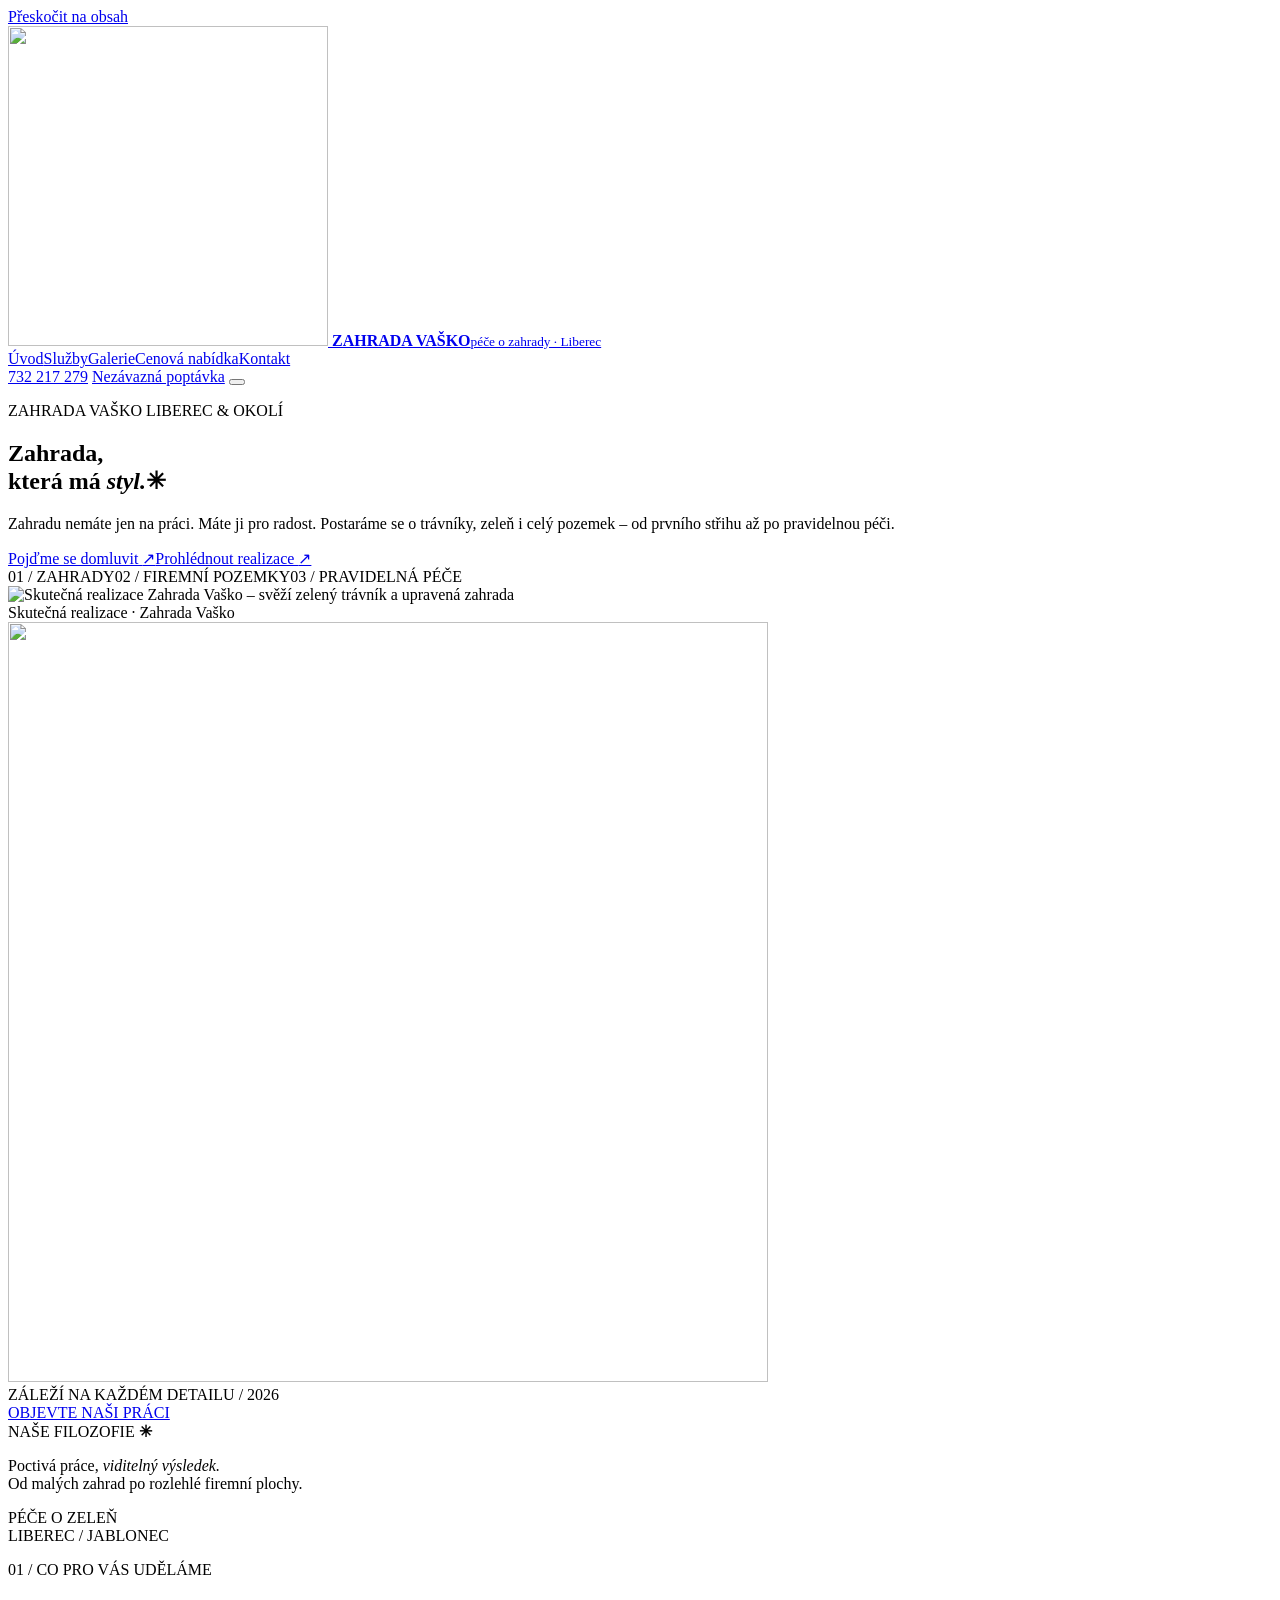
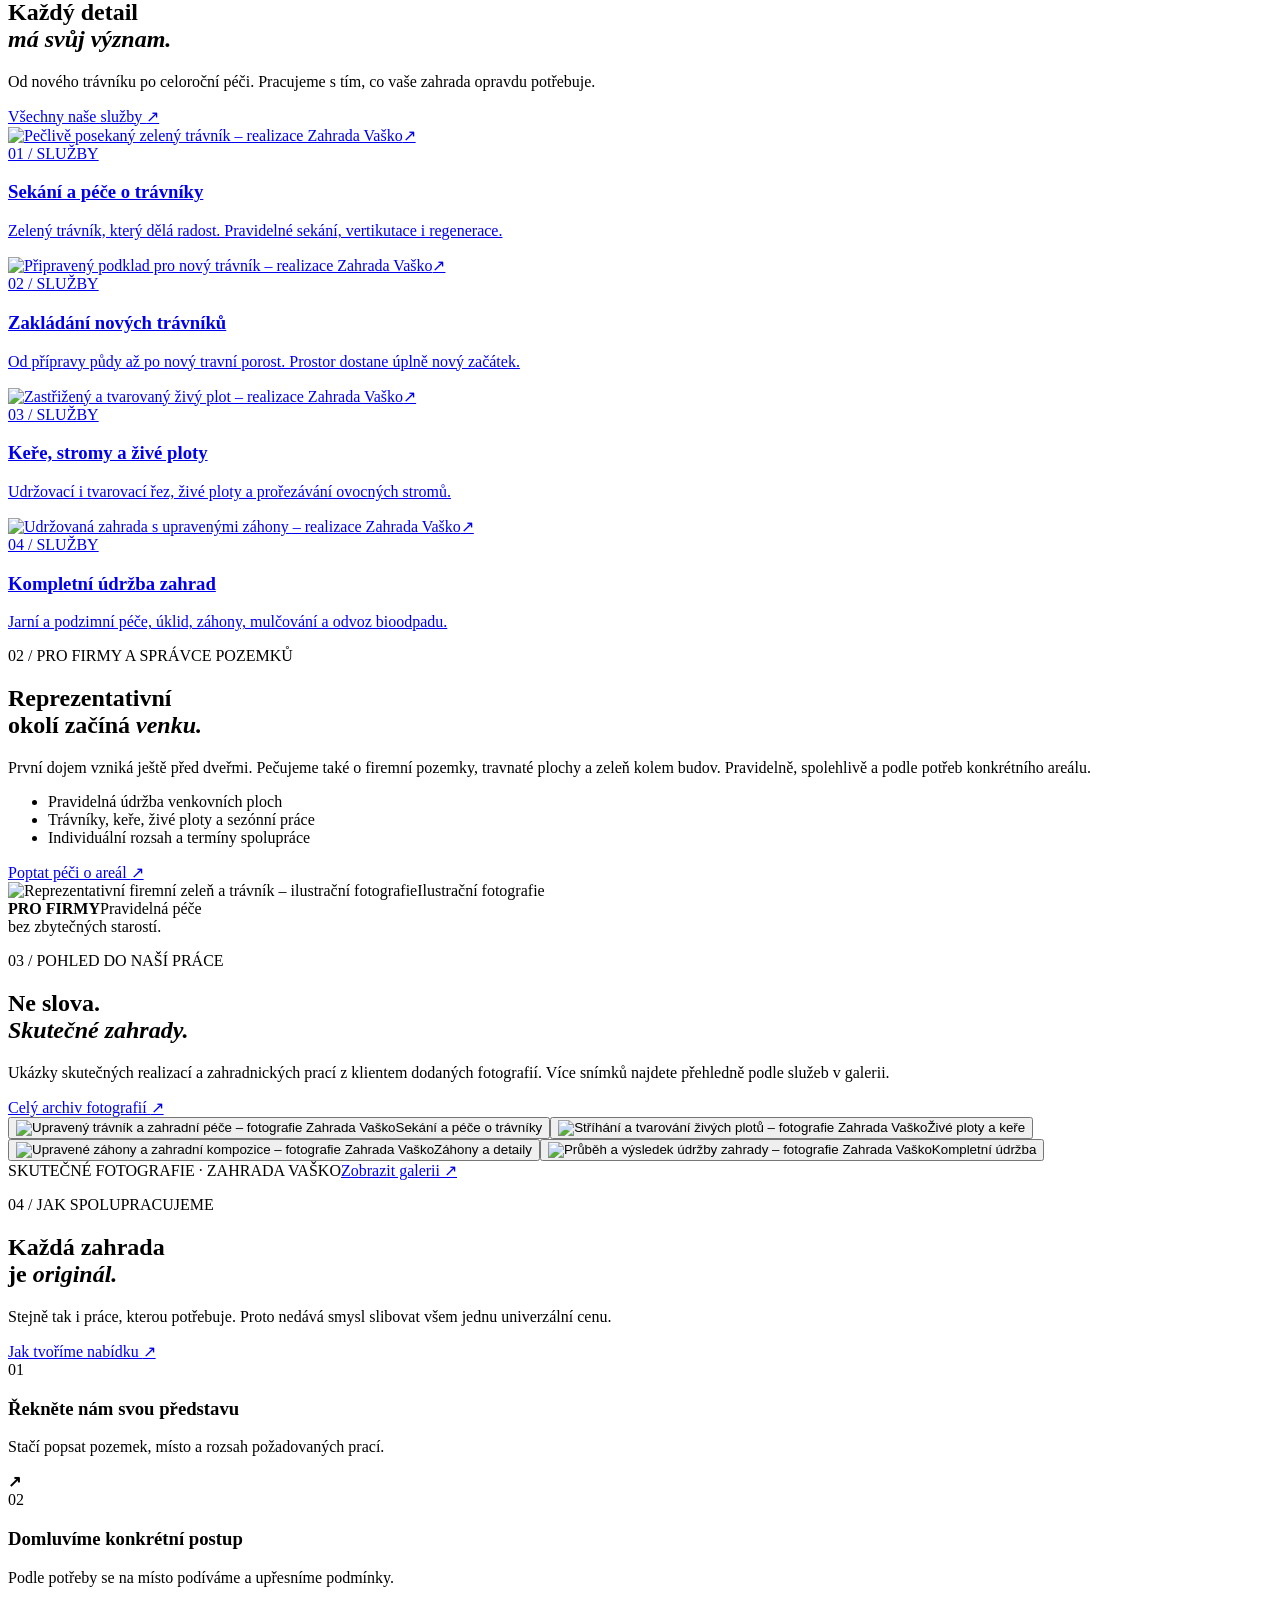
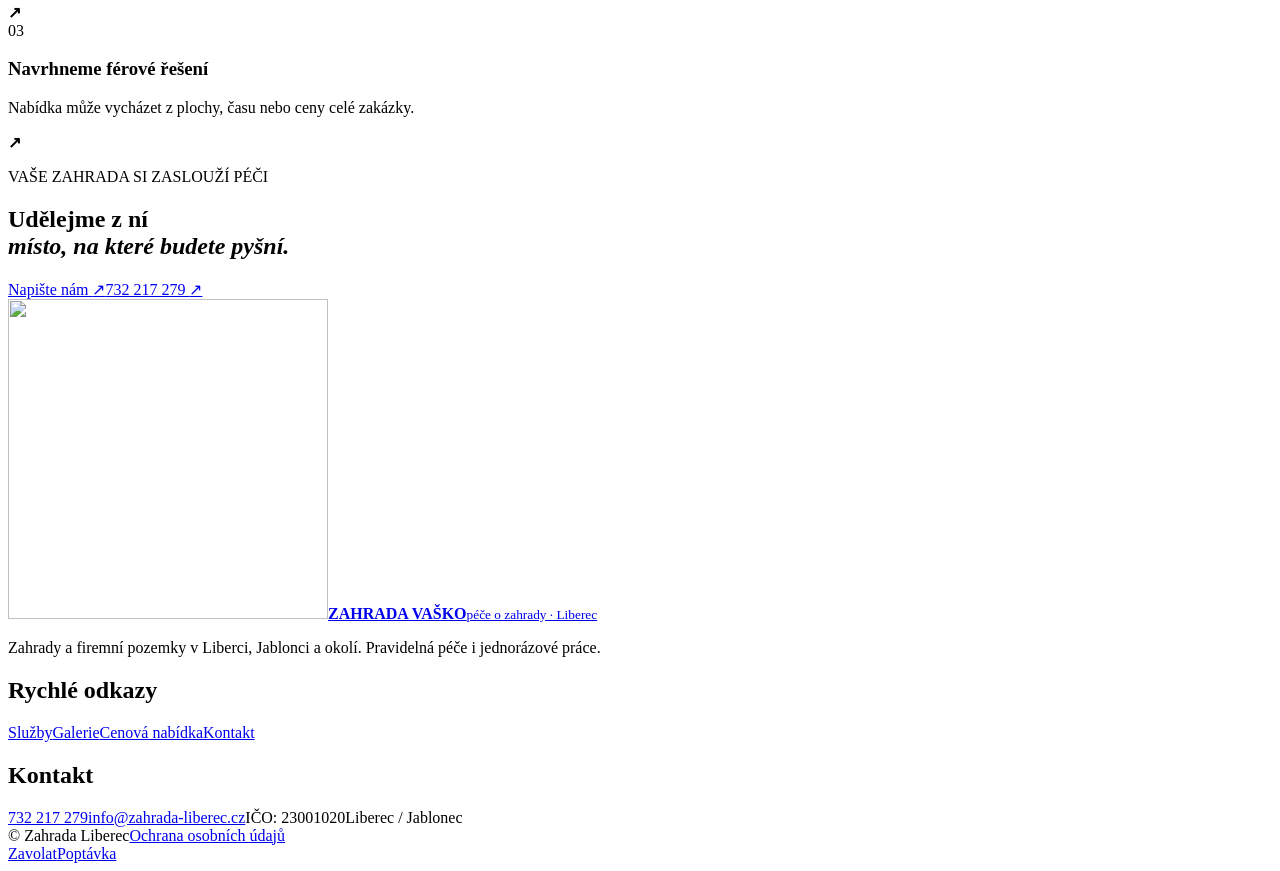
==== commit 19d39c34: "Add files via upload" ====
--- a/index.html
+++ b/index.html
@@ -1,27 +1,25 @@
-<!doctype html>
+<!DOCTYPE html>
+
 <html data-page="home" lang="cs">
 <head>
 <meta charset="utf-8"/>
 <meta content="width=device-width,initial-scale=1" name="viewport"/>
 <title>Zahrada Vaško | Péče o zahrady a firemní pozemky v Liberci</title>
 <meta content="Péče o zahrady, zakládání a údržba trávníků, prořezávání stromů i pravidelná péče o firemní pozemky v Liberci a Jablonci." name="description"/>
-
 <meta content="website" property="og:type"/>
 <meta content="cs_CZ" property="og:locale"/>
 <meta content="Zahrada Vaško | Péče o zahrady a firemní pozemky v Liberci" property="og:title"/>
 <meta content="Péče o zahrady, zakládání a údržba trávníků, prořezávání stromů i pravidelná péče o firemní pozemky v Liberci a Jablonci." property="og:description"/>
-
-<meta content="https://www.zahrada-liberec.cz/foto/max/1024/800/069b92a01ebc02.jpg" property="og:image"/>
 <meta content="#132b22" name="theme-color"/>
-<link href="images/favicon.svg" rel="icon" type="image/svg+xml"/>
+<link href="images/favicon.png" rel="icon" type="image/png"/>
 <link href="css/style.css" rel="stylesheet"/><link href="css/v3.css" rel="stylesheet"/>
 <script defer="" src="js/main.js"></script>
-<link href="https://images.unsplash.com" rel="preconnect"/><link href="https://www.zahrada-liberec.cz" rel="preconnect"/></head><body class="design-v3">
+</head><body class="design-v3">
 <a class="skip-link" href="#main">Přeskočit na obsah</a>
 <header class="site-header" data-header="">
 <div class="container header-inner">
-<a aria-label="Zahrada Liberec – úvod" class="brand" href="index.html">
-<span class="brand-mark"><svg aria-hidden="true" viewbox="0 0 42 42"><path d="M34.5 7C23 7 13.7 11.6 11.4 20.8c-1.7 6.1 2.3 11.1 8.1 11.1C29.2 31.9 34.5 22.4 34.5 7Z"></path><path d="M9.5 35c4.7-8.4 10.1-13.6 22.2-23" fill="none" stroke="currentColor" stroke-linecap="round" stroke-width="2.4"></path></svg></span>
+<a aria-label="Zahrada Vaško – úvod" class="brand" href="index.html">
+<span class="brand-mark"><img alt="" decoding="async" height="320" src="images/logo-vasko-320.webp" width="320"/></span>
 <span><strong>ZAHRADA VAŠKO</strong><small>péče o zahrady · Liberec</small></span>
 </a>
 <nav aria-label="Hlavní navigace" class="desktop-nav"><a aria-current="page" data-nav="home" href="index.html">Úvod</a><a data-nav="services" href="sluzby.html">Služby</a><a data-nav="gallery" href="galerie.html">Galerie</a><a data-nav="pricing" href="cenik.html">Cenová nabídka</a><a data-nav="contact" href="kontakt.html">Kontakt</a></nav>
@@ -43,19 +41,19 @@
 <div class="v3-hero-buttons"><a class="v3-button v3-button-lime" href="kontakt.html#poptavka">Pojďme se domluvit <span aria-hidden="true">↗</span></a><a class="v3-arrow-link v3-arrow-link-light" href="galerie.html">Prohlédnout realizace <span>↗</span></a></div>
 <div class="v3-hero-bottom"><span>01 / ZAHRADY</span><span>02 / FIREMNÍ POZEMKY</span><span>03 / PRAVIDELNÁ PÉČE</span></div>
 </div>
-<div class="v3-hero-visual"><div class="v3-hero-photo-frame"><img alt="Inspirativní zahrada se zeleným trávníkem a výsadbou – ilustrační fotografie" decoding="async" fetchpriority="high" loading="eager" src="https://images.unsplash.com/photo-1758922565071-014462d53878?auto=format&amp;fit=crop&amp;w=1400&amp;q=85"/><div class="v3-hero-overlay"></div><span class="v3-photo-credit">Ilustrační fotografie · fotografie realizací níže</span></div><div aria-hidden="true" class="v3-photo-stamp"><span>VAŠKO</span><strong>V</strong><small>ZAHRADY / LIBEREC</small></div><div aria-hidden="true" class="v3-hero-side-label">ZÁLEŽÍ NA KAŽDÉM DETAILU / 2026</div></div>
+<div class="v3-hero-visual"><div class="v3-hero-photo-frame"><img alt="Skutečná realizace Zahrada Vaško – svěží zelený trávník a upravená zahrada" decoding="async" fetchpriority="high" height="900" loading="eager" src="images/realizace/travniky-0028.webp" width="1200"/><div class="v3-hero-overlay"></div><span class="v3-photo-credit">Skutečná realizace · Zahrada Vaško</span></div><div aria-hidden="true" class="v3-logo-medallion"><img alt="" decoding="async" height="760" src="images/logo-vasko-760.webp" width="760"/></div><div aria-hidden="true" class="v3-hero-side-label">ZÁLEŽÍ NA KAŽDÉM DETAILU / 2026</div></div>
 </div><a class="v3-scroll-cue" href="#co-delame"><span class="v3-scroll-line"></span> OBJEVTE NAŠI PRÁCI</a></section>
 <section class="v3-intro-band"><div class="container v3-intro-flex"><span class="v3-mini-label">NAŠE FILOZOFIE <b>✳</b></span><p>Poctivá práce, <em>viditelný výsledek.</em><br/>Od malých zahrad po rozlehlé firemní plochy.</p><span class="v3-intro-end">PÉČE O ZELEŇ<br/>LIBEREC / JABLONEC</span></div></section>
-<section class="section v3-services" id="co-delame"><div class="container"><div class="v3-section-head reveal"><div><p class="v3-kicker"><span>01</span> / CO PRO VÁS UDĚLÁME</p><h2>Každý detail<br/><em>má svůj význam.</em></h2></div><div class="v3-section-head-side"><p>Od nového trávníku po celoroční péči. Pracujeme s tím, co vaše zahrada opravdu potřebuje.</p><a class="v3-arrow-link" href="sluzby.html">Všechny naše služby <span>↗</span></a></div></div><div class="v3-services-grid"><a class="v3-service-card reveal" href="sluzby.html#travniky"><div class="svc-photo"><img alt="Udržovaný sytě zelený posekaný trávník – ilustrační foto" decoding="async" loading="lazy" src="https://images.unsplash.com/photo-1628340981113-fe1949fe5cc0?auto=format&amp;fit=crop&amp;w=1200&amp;q=84"/><span aria-hidden="true" class="svc-arrow">↗</span></div><div class="svc-text"><div class="svc-index">01 / SLUŽBY</div><h3>Sekání a péče o trávníky</h3><p>Zelený trávník, který dělá radost. Pravidelné sekání, vertikutace i regenerace.</p></div></a><a class="v3-service-card reveal" href="sluzby.html#zalozeni"><div class="svc-photo"><img alt="Zakládání trávníku pokládkou travního koberce – ilustrační foto" decoding="async" loading="lazy" src="https://images.unsplash.com/photo-1734079692079-aae7e24a7035?auto=format&amp;fit=crop&amp;w=1200&amp;q=84"/><span aria-hidden="true" class="svc-arrow">↗</span></div><div class="svc-text"><div class="svc-index">02 / SLUŽBY</div><h3>Zakládání nových trávníků</h3><p>Od přípravy půdy až po nový travní porost. Prostor dostane úplně nový začátek.</p></div></a><a class="v3-service-card reveal" href="sluzby.html#drevin"><div class="svc-photo"><img alt="Udržovaný stříhaný živý plot – ilustrační foto" decoding="async" loading="lazy" src="https://images.unsplash.com/photo-1757918929794-937c431ef18b?auto=format&amp;fit=crop&amp;w=1100&amp;q=84"/><span aria-hidden="true" class="svc-arrow">↗</span></div><div class="svc-text"><div class="svc-index">03 / SLUŽBY</div><h3>Keře, stromy a živé ploty</h3><p>Udržovací i tvarovací řez, živé ploty a prořezávání ovocných stromů.</p></div></a><a class="v3-service-card reveal" href="sluzby.html#udrzba"><div class="svc-photo"><img alt="Fotografie z archivu zahradnické firmy Zahrada Vaško" decoding="async" loading="lazy" src="https://www.zahrada-liberec.cz/foto/max/1024/800/069b92a01ebc02.jpg"/><span aria-hidden="true" class="svc-arrow">↗</span></div><div class="svc-text"><div class="svc-index">04 / SLUŽBY</div><h3>Kompletní údržba zahrad</h3><p>Jarní a podzimní péče, úklid, záhony, mulčování a odvoz bioodpadu.</p></div></a></div><p class="v3-image-note">Fotografie u vybraných služeb jsou ilustrační. Skutečné realizace najdete v galerii; nové snímky od firmy budou doplněny.</p></div></section>
-<section class="v3-business"><div class="container v3-business-grid"><div class="v3-business-content reveal"><p class="v3-kicker"><span>02</span> / PRO FIRMY A SPRÁVCE POZEMKŮ</p><h2>Reprezentativní<br/>okolí začíná <em>venku.</em></h2><p>První dojem vzniká ještě před dveřmi. Pečujeme také o firemní pozemky, travnaté plochy a zeleň kolem budov. Pravidelně, spolehlivě a podle potřeb konkrétního areálu.</p><ul class="v3-b2b-list"><li>Pravidelná údržba venkovních ploch</li><li>Trávníky, keře, živé ploty a sezónní práce</li><li>Individuální rozsah a termíny spolupráce</li></ul><a class="v3-button v3-button-light" href="kontakt.html#poptavka">Poptat péči o areál <span>↗</span></a></div><div class="v3-business-visual reveal"><img alt="Upravená zelená zahrada – ilustrační fotografie" decoding="async" loading="lazy" src="https://images.unsplash.com/photo-1764208637294-49d0eccacf40?auto=format&amp;fit=crop&amp;w=1100&amp;q=84"/><div class="v3-business-label"><strong>PRO FIRMY</strong><span>Pravidelná péče<br/>bez zbytečných starostí.</span></div></div></div></section>
-<section class="section v3-portfolio"><div class="container"><div class="v3-section-head reveal"><div><p class="v3-kicker"><span>03</span> / POHLED DO NAŠÍ PRÁCE</p><h2>Ne slova.<br/><em>Skutečné zahrady.</em></h2></div><div class="v3-section-head-side"><p>První výběr fotografií z archivu firmy. Nové realizace a srovnání před / po doplníme po dodání materiálů.</p><a class="v3-arrow-link" href="galerie.html">Celý archiv fotografií <span>↗</span></a></div></div><div class="v3-work-grid"><button class="v3-work-shot reveal v3-work-shot-large" data-alt="Fotografie z archivu realizací Zahrada Vaško, snímek 1" data-lightbox="" data-src="https://www.zahrada-liberec.cz/foto/max/1024/800/069b929a63153b(+90).jpg" type="button"><img alt="Fotografie z archivu realizací Zahrada Vaško, snímek 1" decoding="async" loading="lazy" src="https://www.zahrada-liberec.cz/foto/max/1024/800/069b929a63153b(+90).jpg"/><span>01 <b aria-hidden="true">↗</b></span></button><button class="v3-work-shot reveal" data-alt="Fotografie z archivu realizací Zahrada Vaško, snímek 2" data-lightbox="" data-src="https://www.zahrada-liberec.cz/foto/max/1024/800/069b931ed2e9da(+90).jpg" type="button"><img alt="Fotografie z archivu realizací Zahrada Vaško, snímek 2" decoding="async" loading="lazy" src="https://www.zahrada-liberec.cz/foto/max/1024/800/069b931ed2e9da(+90).jpg"/><span>02 <b aria-hidden="true">↗</b></span></button><button class="v3-work-shot reveal" data-alt="Fotografie z archivu realizací Zahrada Vaško, snímek 3" data-lightbox="" data-src="https://www.zahrada-liberec.cz/foto/max/1024/800/069b94d360ac60(+90).jpg" type="button"><img alt="Fotografie z archivu realizací Zahrada Vaško, snímek 3" decoding="async" loading="lazy" src="https://www.zahrada-liberec.cz/foto/max/1024/800/069b94d360ac60(+90).jpg"/><span>03 <b aria-hidden="true">↗</b></span></button><button class="v3-work-shot reveal" data-alt="Fotografie z archivu realizací Zahrada Vaško, snímek 4" data-lightbox="" data-src="https://www.zahrada-liberec.cz/foto/max/1024/800/069b955b48bd10(+90).jpg" type="button"><img alt="Fotografie z archivu realizací Zahrada Vaško, snímek 4" decoding="async" loading="lazy" src="https://www.zahrada-liberec.cz/foto/max/1024/800/069b955b48bd10(+90).jpg"/><span>04 <b aria-hidden="true">↗</b></span></button></div><div class="v3-portfolio-foot"><span>FOTOGRAFIE Z ARCHIVU ZAHRADA VAŠKO</span><a class="v3-arrow-link" href="galerie.html">Zobrazit galerii <span>↗</span></a></div></div></section>
+<section class="section v3-services" id="co-delame"><div class="container"><div class="v3-section-head reveal"><div><p class="v3-kicker"><span>01</span> / CO PRO VÁS UDĚLÁME</p><h2>Každý detail<br/><em>má svůj význam.</em></h2></div><div class="v3-section-head-side"><p>Od nového trávníku po celoroční péči. Pracujeme s tím, co vaše zahrada opravdu potřebuje.</p><a class="v3-arrow-link" href="sluzby.html">Všechny naše služby <span>↗</span></a></div></div><div class="v3-services-grid"><a class="v3-service-card reveal" href="sluzby.html#travniky"><div class="svc-photo"><img alt="Pečlivě posekaný zelený trávník – realizace Zahrada Vaško" decoding="async" height="900" loading="lazy" src="images/realizace/travniky-0027-thumb.webp" width="1200"/><span aria-hidden="true" class="svc-arrow">↗</span></div><div class="svc-text"><div class="svc-index">01 / SLUŽBY</div><h3>Sekání a péče o trávníky</h3><p>Zelený trávník, který dělá radost. Pravidelné sekání, vertikutace i regenerace.</p></div></a><a class="v3-service-card reveal" href="sluzby.html#zalozeni"><div class="svc-photo"><img alt="Připravený podklad pro nový trávník – realizace Zahrada Vaško" decoding="async" height="900" loading="lazy" src="images/realizace/zakladani-travniku-0048-thumb.webp" width="1200"/><span aria-hidden="true" class="svc-arrow">↗</span></div><div class="svc-text"><div class="svc-index">02 / SLUŽBY</div><h3>Zakládání nových trávníků</h3><p>Od přípravy půdy až po nový travní porost. Prostor dostane úplně nový začátek.</p></div></a><a class="v3-service-card reveal" href="sluzby.html#drevin"><div class="svc-photo"><img alt="Zastřižený a tvarovaný živý plot – realizace Zahrada Vaško" decoding="async" height="900" loading="lazy" src="images/realizace/zive-ploty-0083-thumb.webp" width="1200"/><span aria-hidden="true" class="svc-arrow">↗</span></div><div class="svc-text"><div class="svc-index">03 / SLUŽBY</div><h3>Keře, stromy a živé ploty</h3><p>Udržovací i tvarovací řez, živé ploty a prořezávání ovocných stromů.</p></div></a><a class="v3-service-card reveal" href="sluzby.html#udrzba"><div class="svc-photo"><img alt="Udržovaná zahrada s upravenými záhony – realizace Zahrada Vaško" decoding="async" height="900" loading="lazy" src="images/realizace/kompletni-udrzba-0122-thumb.webp" width="1200"/><span aria-hidden="true" class="svc-arrow">↗</span></div><div class="svc-text"><div class="svc-index">04 / SLUŽBY</div><h3>Kompletní údržba zahrad</h3><p>Jarní a podzimní péče, úklid, záhony, mulčování a odvoz bioodpadu.</p></div></a></div></div></section>
+<section class="v3-business"><div class="container v3-business-grid"><div class="v3-business-content reveal"><p class="v3-kicker"><span>02</span> / PRO FIRMY A SPRÁVCE POZEMKŮ</p><h2>Reprezentativní<br/>okolí začíná <em>venku.</em></h2><p>První dojem vzniká ještě před dveřmi. Pečujeme také o firemní pozemky, travnaté plochy a zeleň kolem budov. Pravidelně, spolehlivě a podle potřeb konkrétního areálu.</p><ul class="v3-b2b-list"><li>Pravidelná údržba venkovních ploch</li><li>Trávníky, keře, živé ploty a sezónní práce</li><li>Individuální rozsah a termíny spolupráce</li></ul><a class="v3-button v3-button-light" href="kontakt.html#poptavka">Poptat péči o areál <span>↗</span></a></div><div class="v3-business-visual reveal"><img alt="Reprezentativní firemní zeleň a trávník – ilustrační fotografie" decoding="async" height="1115" loading="lazy" src="images/realizace/firemni-pozemky-premium.webp" width="760"/><span class="v3-visual-note">Ilustrační fotografie</span><div class="v3-business-label"><strong>PRO FIRMY</strong><span>Pravidelná péče<br/>bez zbytečných starostí.</span></div></div></div></section>
+<section class="section v3-portfolio"><div class="container"><div class="v3-section-head reveal"><div><p class="v3-kicker"><span>03</span> / POHLED DO NAŠÍ PRÁCE</p><h2>Ne slova.<br/><em>Skutečné zahrady.</em></h2></div><div class="v3-section-head-side"><p>Ukázky skutečných realizací a zahradnických prací z klientem dodaných fotografií. Více snímků najdete přehledně podle služeb v galerii.</p><a class="v3-arrow-link" href="galerie.html">Celý archiv fotografií <span>↗</span></a></div></div><div class="v3-work-grid"><button class="v3-work-shot reveal v3-work-shot-large" data-alt="Upravený trávník a zahradní péče – fotografie Zahrada Vaško" data-lightbox="" data-src="images/realizace/travniky-0010.webp" type="button"><img alt="Upravený trávník a zahradní péče – fotografie Zahrada Vaško" decoding="async" height="900" loading="lazy" src="images/realizace/travniky-0010-thumb.webp" width="1200"/><span>Sekání a péče o trávníky</span></button><button class="v3-work-shot reveal" data-alt="Stříhání a tvarování živých plotů – fotografie Zahrada Vaško" data-lightbox="" data-src="images/realizace/zive-ploty-0082.webp" type="button"><img alt="Stříhání a tvarování živých plotů – fotografie Zahrada Vaško" decoding="async" height="900" loading="lazy" src="images/realizace/zive-ploty-0082-thumb.webp" width="1200"/><span>Živé ploty a keře</span></button><button class="v3-work-shot reveal" data-alt="Upravené záhony a zahradní kompozice – fotografie Zahrada Vaško" data-lightbox="" data-src="images/realizace/zahony-0161.webp" type="button"><img alt="Upravené záhony a zahradní kompozice – fotografie Zahrada Vaško" decoding="async" height="900" loading="lazy" src="images/realizace/zahony-0161-thumb.webp" width="1200"/><span>Záhony a detaily</span></button><button class="v3-work-shot reveal" data-alt="Průběh a výsledek údržby zahrady – fotografie Zahrada Vaško" data-lightbox="" data-src="images/realizace/kompletni-udrzba-0122.webp" type="button"><img alt="Průběh a výsledek údržby zahrady – fotografie Zahrada Vaško" decoding="async" height="900" loading="lazy" src="images/realizace/kompletni-udrzba-0122-thumb.webp" width="1200"/><span>Kompletní údržba</span></button></div><div class="v3-portfolio-foot"><span>SKUTEČNÉ FOTOGRAFIE · ZAHRADA VAŠKO</span><a class="v3-arrow-link" href="galerie.html">Zobrazit galerii <span>↗</span></a></div></div></section>
 <section class="v3-method section"><div class="container v3-method-grid"><div class="reveal"><p class="v3-kicker"><span>04</span> / JAK SPOLUPRACUJEME</p><h2>Každá zahrada<br/>je <em>originál.</em></h2><p class="v3-method-desc">Stejně tak i práce, kterou potřebuje. Proto nedává smysl slibovat všem jednu univerzální cenu.</p><a class="v3-arrow-link" href="cenik.html">Jak tvoříme nabídku <span>↗</span></a></div><div class="v3-steps"><div class="v3-step reveal"><span>01</span><div><h3>Řekněte nám svou představu</h3><p>Stačí popsat pozemek, místo a rozsah požadovaných prací.</p></div><b>↗</b></div><div class="v3-step reveal"><span>02</span><div><h3>Domluvíme konkrétní postup</h3><p>Podle potřeby se na místo podíváme a upřesníme podmínky.</p></div><b>↗</b></div><div class="v3-step reveal"><span>03</span><div><h3>Navrhneme férové řešení</h3><p>Nabídka může vycházet z plochy, času nebo ceny celé zakázky.</p></div><b>↗</b></div></div></div></section>
 <section class="v3-last-cta"><div class="container v3-last-inner"><p>VAŠE ZAHRADA SI ZASLOUŽÍ PÉČI</p><h2>Udělejme z ní<br/><em>místo, na které budete pyšní.</em></h2><div class="v3-last-row"><a class="v3-button v3-button-lime" href="kontakt.html#poptavka">Napište nám <span>↗</span></a><a class="v3-arrow-link v3-arrow-link-light" href="tel:+420732217279">732 217 279 <span>↗</span></a></div></div></section>
 </main>
 <div aria-label="Náhled fotografie" aria-modal="true" class="lightbox" data-lightbox-modal="" hidden="" role="dialog"><button aria-label="Zavřít" class="lightbox-close" type="button">×</button><button aria-label="Předchozí fotografie" class="lightbox-prev" type="button">‹</button><figure><img alt="" data-lightbox-image=""/><figcaption data-lightbox-caption=""></figcaption></figure><button aria-label="Další fotografie" class="lightbox-next" type="button">›</button></div>
 <footer class="site-footer">
 <div class="container footer-grid">
-<div><a class="brand brand-footer" href="index.html"><span class="brand-mark"><svg aria-hidden="true" viewbox="0 0 42 42"><path d="M34.5 7C23 7 13.7 11.6 11.4 20.8c-1.7 6.1 2.3 11.1 8.1 11.1C29.2 31.9 34.5 22.4 34.5 7Z"></path><path d="M9.5 35c4.7-8.4 10.1-13.6 22.2-23" fill="none" stroke="currentColor" stroke-linecap="round" stroke-width="2.4"></path></svg></span><span><strong>ZAHRADA VAŠKO</strong><small>péče o zahrady · Liberec</small></span></a><p class="footer-note">Zahrady a firemní pozemky v Liberci, Jablonci a okolí. Pravidelná péče i jednorázové práce.</p></div>
+<div><a class="brand brand-footer" href="index.html"><span class="brand-mark"><img alt="" decoding="async" height="320" src="images/logo-vasko-320.webp" width="320"/></span><span><strong>ZAHRADA VAŠKO</strong><small>péče o zahrady · Liberec</small></span></a><p class="footer-note">Zahrady a firemní pozemky v Liberci, Jablonci a okolí. Pravidelná péče i jednorázové práce.</p></div>
 <div><h2>Rychlé odkazy</h2><a href="sluzby.html">Služby</a><a href="galerie.html">Galerie</a><a href="cenik.html">Cenová nabídka</a><a href="kontakt.html">Kontakt</a></div>
 <div><h2>Kontakt</h2><a href="tel:+420732217279">732 217 279</a><a href="mailto:info@zahrada-liberec.cz">info@zahrada-liberec.cz</a><span>IČO: 23001020</span><span>Liberec / Jablonec</span></div>
 </div>
